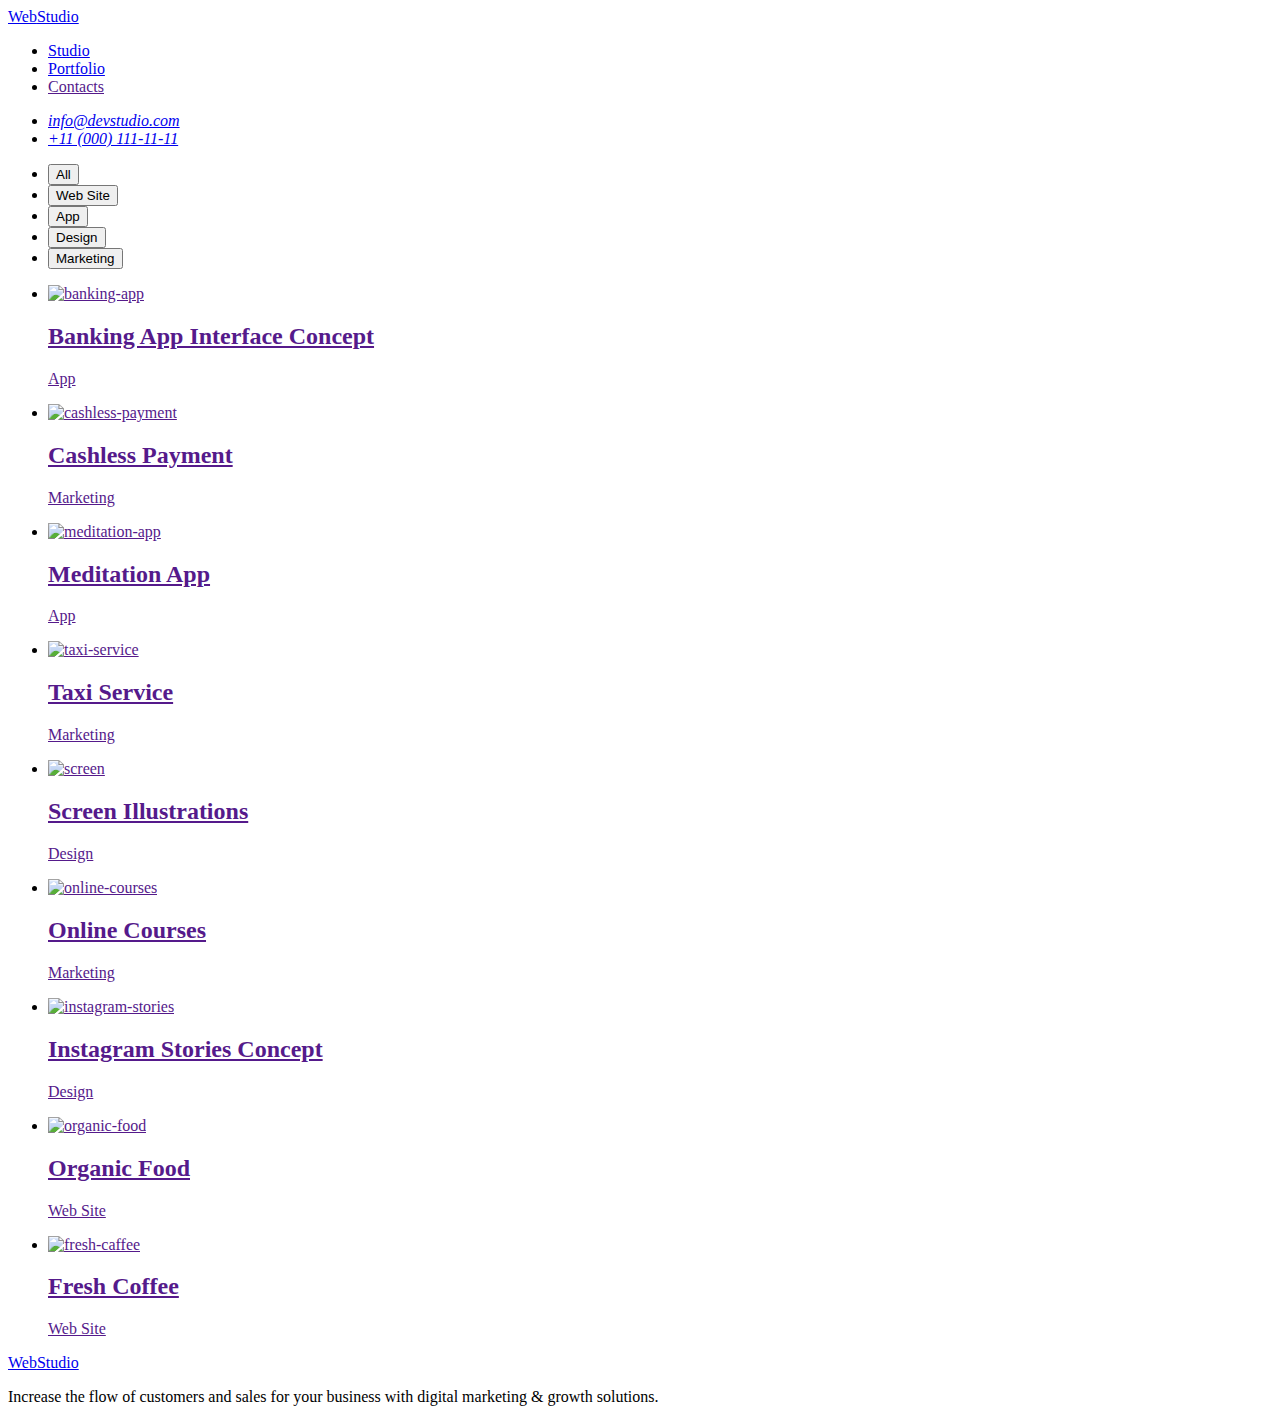
==== portfolio.html @ c4fb7de5 "Add files via upload" ====
<!DOCTYPE html>
<html lang="en">
<head>
    <meta charset="UTF-8">
    <meta http-equiv="X-UA-Compatible" content="IE=edge">
    <meta name="viewport" content="width=device-width, initial-scale=1.0">
    <link rel="preconnect" href="https://fonts.googleapis.com">
    <link rel="preconnect" href="https://fonts.gstatic.com" crossorigin>
    <link href="https://fonts.googleapis.com/css2?family=Raleway:wght@800&family=Roboto:wght@400;500;700;900&display=swap" rel="stylesheet">
    <title>Document</title>
    <link rel="stylesheet" href="./css/style.css">
</head>
<body class="body" >
    <!-- хедер -->
    <header>
        <nav class="list">
            <a href="./index.html" class="link logo " >Web<span class="span">Studio</span></a>
    <ul class="list">
        <li><a href="./index.html" class="link menu">Studio</a></li>
        <li><a href="./portfolio.html" class="link menu">Portfolio</a></li>
        <li><a href="" class="link menu">Contacts</a></li>
    </ul>  
        </nav>
        <address class="address">
            <ul class="list">
                <li><a href="mailto:info@devstudio.com" class="address-link">info@devstudio.com</a></li>
                <li> <a href="tel:+110001111111" class="address-link">+11 (000) 111-11-11</a></li>
                
            </ul>
        </address>
    </header>
    
    <main>
        <section>
    <!-- filters -->
    <h1 hidden>section-1</h1>
    <ul class="list">
        <li><button type="button" class="btn-portfolio">All</button></li>
        <li><button type="button" class="btn-portfolio">Web Site</button></li>
        <li><button type="button" class="btn-portfolio">App</button></li>
        <li><button type="button" class="btn-portfolio">Design</button></li>
        <li><button type="button" class="btn-portfolio">Marketing</button></li>
    </ul>

<ul class="list">
    <li><a href="" class="link"><img src="./images/banking-app.jpg" alt="banking-app" width="360" height="420">
        <h2 class="title">Banking App Interface Concept</h2>
        <p class="text">App</p></a>
    </li>
    <li> <a href="" class="link"><img src="./images/cashless-payment.jpg" alt="cashless-payment" width="360" height="420">
        <h2 class="title">Cashless Payment</h2>
        <p class="text">Marketing</p></a>
    </li>
    <li><a href="" class="link"><img src="./images/meditation-app.jpg" alt="meditation-app" width="360" height="420">
        <h2 class="title">Meditation App</h2>
        <p class="text">App</p></a>
    </li>
    <li><a href="" class="link"><img src="./images/taxi-service.jpg" alt="taxi-service" width="360" height="420">
        <h2 class="title">Taxi Service</h2>
        <p class="text">Marketing</p></a>
    </li>
    <li><a href="" class="link"><img src="./images/screen.jpg" alt="screen" width="360" height="420">
        <h2 class="title">Screen Illustrations</h2>
        <p class="text">Design</p></a>
    </li>
    <li><a href="" class="link"><img src="./images/online-courses.jpg" alt="online-courses" width="360" height="420">
        <h2 class="title">Online Courses</h2>
        <p class="text">Marketing</p></a>
    </li>
    <li><a href="" class="link"><img src="./images/instagram-stories.jpg" alt="instagram-stories" width="360" height="420">
        <h2 class="title">Instagram Stories Concept</h2>
        <p class="text">Design</p></a>
    </li>
    <li><a href="" class="link"><img src="./images/organic-food.jpg" alt="organic-food" width="360" height="420">
        <h2 class="title">Organic Food</h2>
        <p class="text">Web Site</p></a></li>
    <li><a href="" class="link"><img src="./images/fresh-caffee.jpg" alt="fresh-caffee">
        <h2 class="title">Fresh Coffee</h2>
        <p class="text">Web Site</p></a></li>
</ul>
</section>
    </main>

    <footer class="footer">
        <a href="./index.html" class="link logo-footer" >Web<span class="span-footer">Studio</span></a>
        <p class="text-footer">Increase the flow of customers and sales for your business with digital marketing & growth solutions.</p>
    </footer>
</body>
</html>
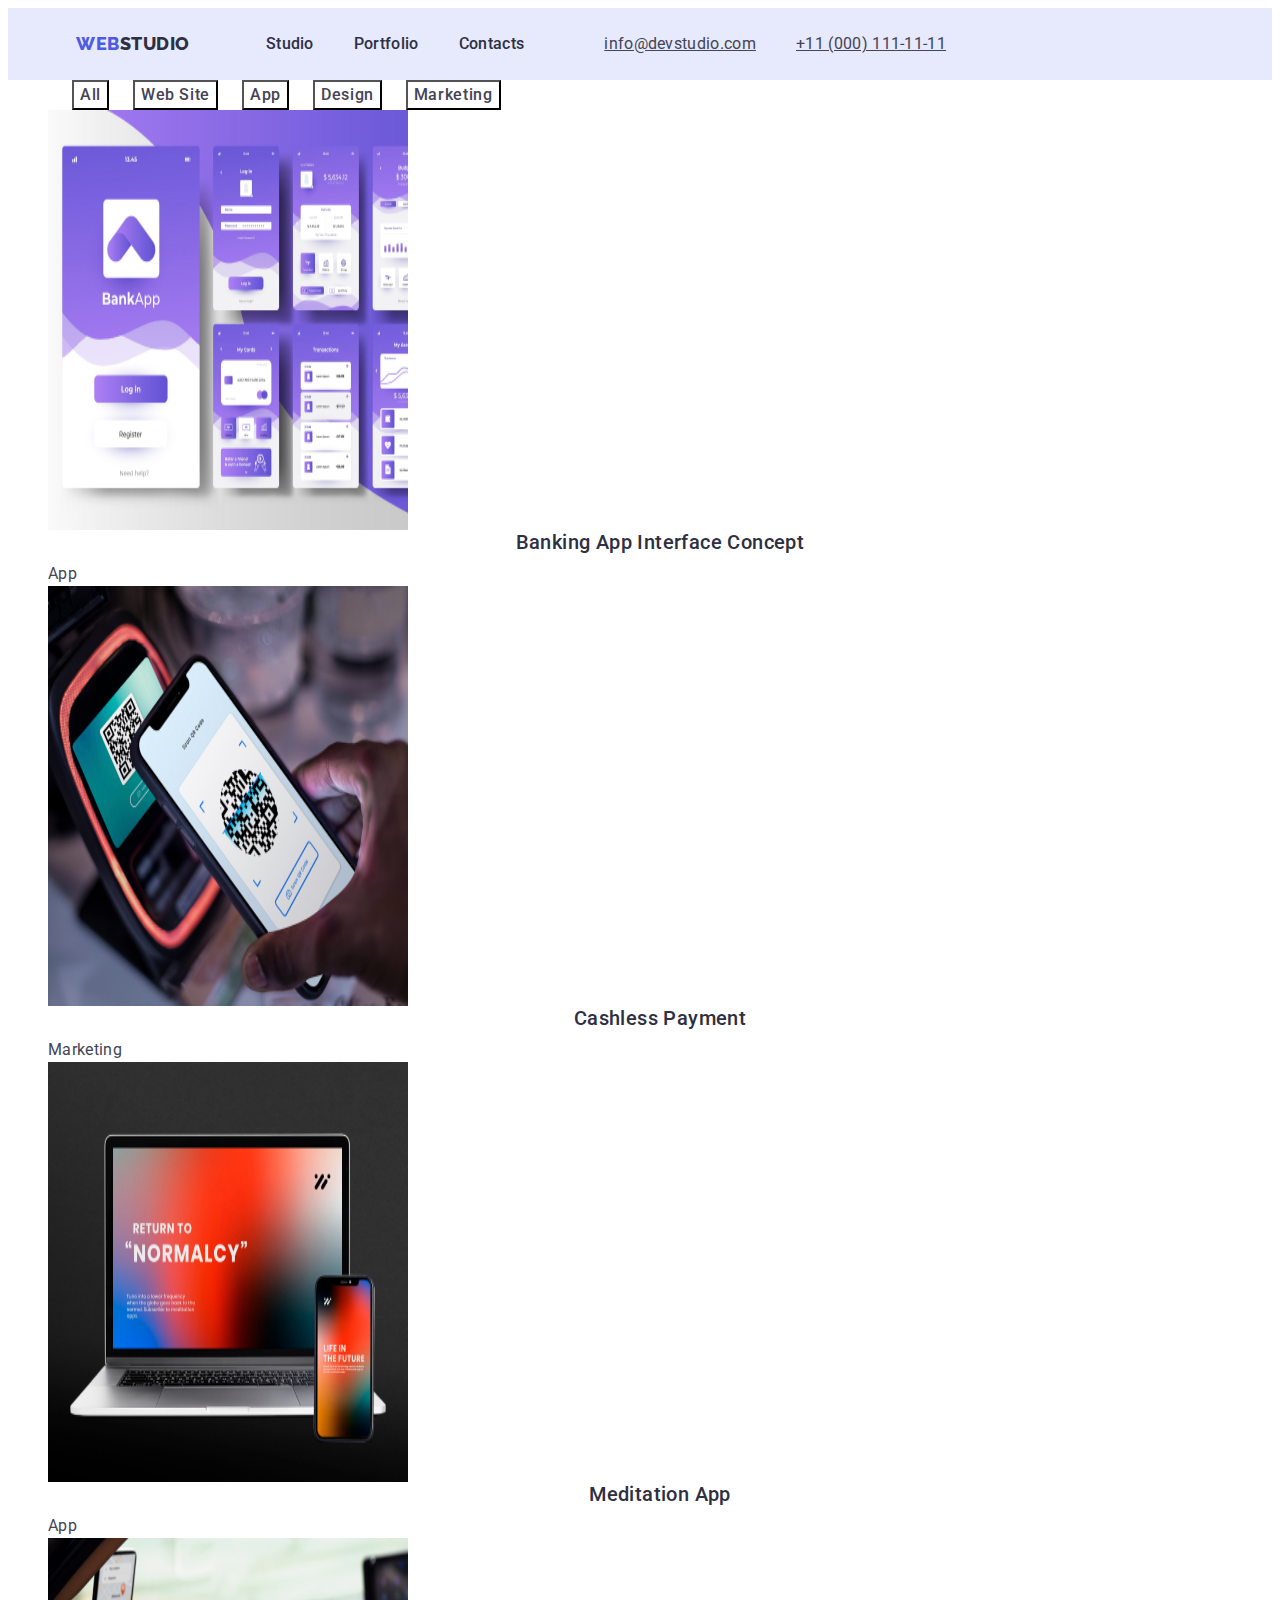
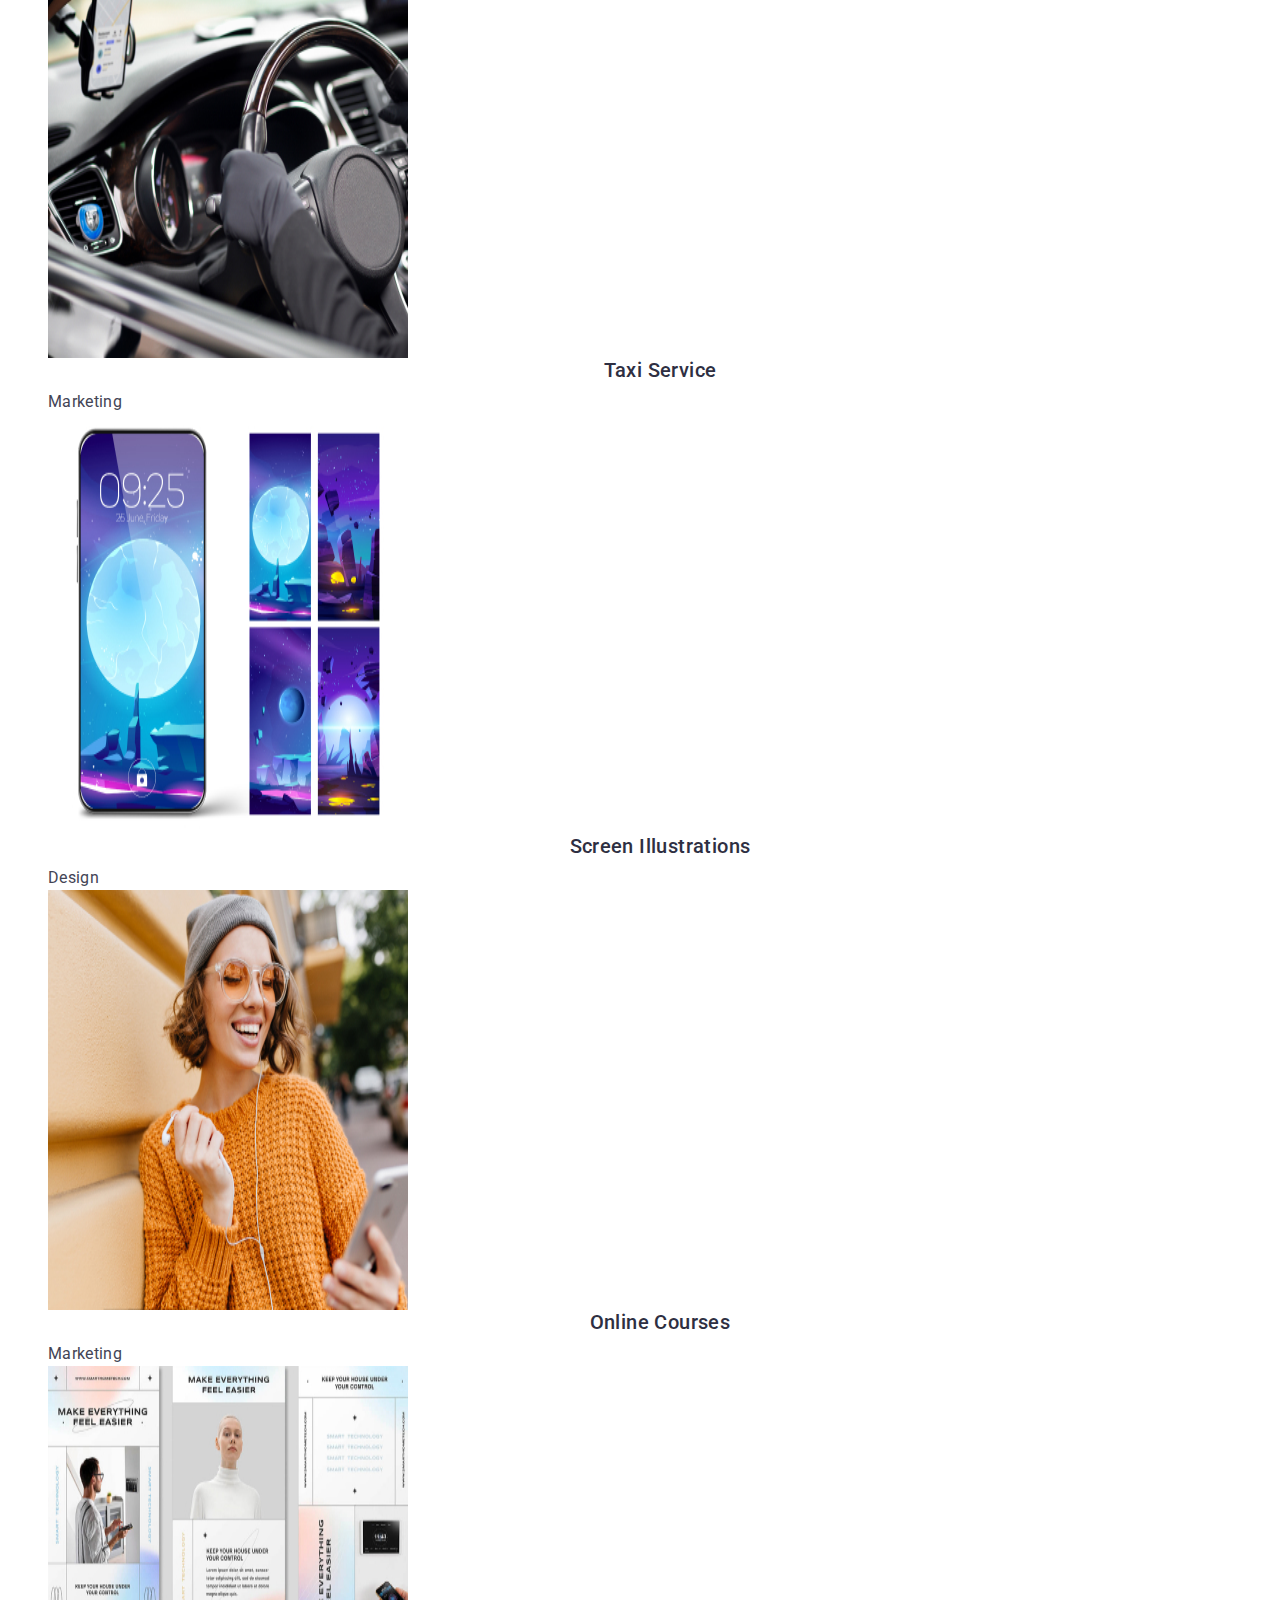
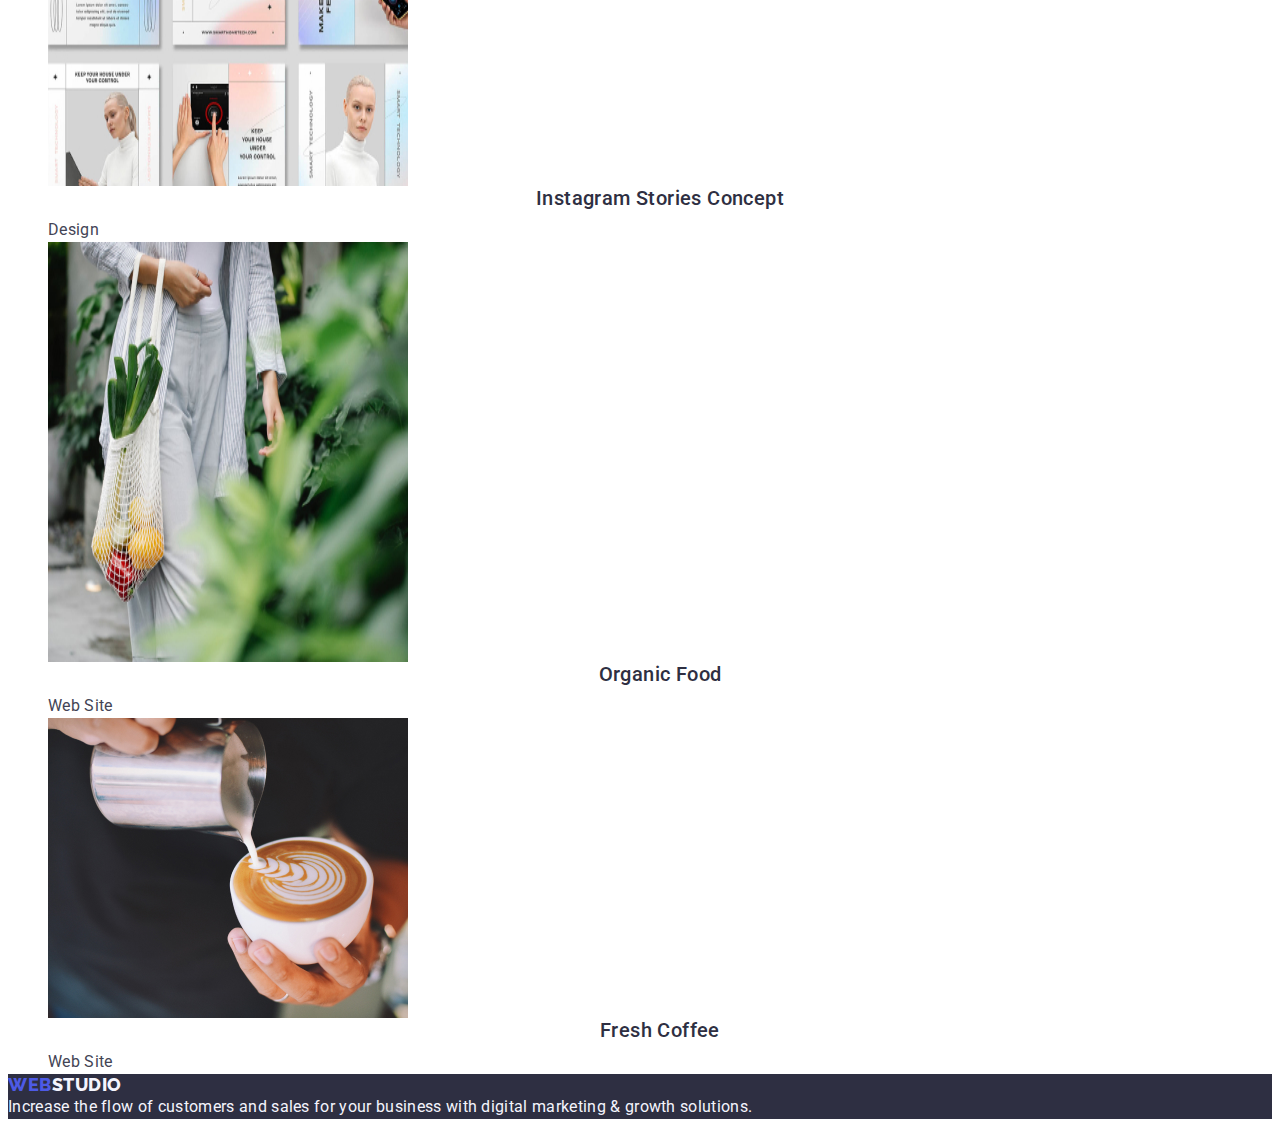
==== commit 5d739718: "g" ====
--- a/portfolio.html
+++ b/portfolio.html
@@ -6,35 +6,38 @@
     <meta name="viewport" content="width=device-width, initial-scale=1.0">
     <link rel="preconnect" href="https://fonts.googleapis.com">
     <link rel="preconnect" href="https://fonts.gstatic.com" crossorigin>
+    <link rel="stylesheet" href="node_modules/modern-normalize/modern-normalize.css">
     <link href="https://fonts.googleapis.com/css2?family=Raleway:wght@800&family=Roboto:wght@400;500;700;900&display=swap" rel="stylesheet">
     <title>Document</title>
     <link rel="stylesheet" href="./css/style.css">
+
 </head>
 <body class="body" >
     <!-- хедер -->
-    <header>
-        <nav class="list">
+    <header class="page-header">
+        <nav class="container page-header-container">
             <a href="./index.html" class="link logo " >Web<span class="span">Studio</span></a>
-    <ul class="list">
-        <li><a href="./index.html" class="link menu">Studio</a></li>
-        <li><a href="./portfolio.html" class="link menu">Portfolio</a></li>
-        <li><a href="" class="link menu">Contacts</a></li>
+    <ul class="menu list">
+        <li class="menu-item"><a href="./index.html" class="link menu">Studio</a></li>
+        <li class="menu-item"><a href="./portfolio.html" class="link menu">Portfolio</a></li>
+        <li class="menu-item"><a href="" class="link menu">Contacts</a></li>
     </ul>  
-        </nav>
+        
         <address class="address">
-            <ul class="list">
+            <ul class="address-list list">
                 <li><a href="mailto:info@devstudio.com" class="address-link">info@devstudio.com</a></li>
-                <li> <a href="tel:+110001111111" class="address-link">+11 (000) 111-11-11</a></li>
+                <li><a href="tel:+110001111111" class="address-link">+11 (000) 111-11-11</a></li>
                 
             </ul>
         </address>
+    </nav>
     </header>
     
     <main>
         <section>
     <!-- filters -->
     <h1 hidden>section-1</h1>
-    <ul class="list">
+    <ul class="page-header-container list">
         <li><button type="button" class="btn-portfolio">All</button></li>
         <li><button type="button" class="btn-portfolio">Web Site</button></li>
         <li><button type="button" class="btn-portfolio">App</button></li>
--- a/css/style.css
+++ b/css/style.css
@@ -0,0 +1,237 @@
+*,
+*::before,
+*::after {
+box-sizing: border-box;
+}
+
+:root{--navy-blue-color:#2E2F42;
+--slate-color:#434455;
+--cloud-color:#F4F4FD;
+--white-color:#ffffff;
+--iris-color:#4D5AE5;
+}
+
+.body{font-family: "Roboto", sans-serif;
+    color: #434455;
+    background-color: #FFFFFF;}
+
+h1,
+h2,
+h3,
+h4,
+h5,
+h6,
+p{margin-top: 0;
+margin-bottom: 0;}
+
+ol,ul{margin-top: 0;
+margin-bottom: 0;
+margin-left: 0;}
+
+img{display: block;}
+
+button{cursor: pointer;}
+
+.list{list-style: none;}
+
+.link{text-decoration: none;}
+
+.container{ 
+    width: 1158px;
+    margin-left: auto;
+    margin-right: auto;
+    padding-left: 15px;
+    padding-right: 15px;}
+
+.page-header-container{
+    display: flex;
+    align-items: center;
+    /* justify-content: space-between; */ }
+
+.page-nav{display: flex;
+    align-items: center;
+    justify-content: space-between;
+    gap: 24px;
+}
+
+.page-header{
+    padding-top: 24px;
+    padding-bottom: 24px;
+    background-color: #E7E9FC;
+}
+
+.logo{margin-right: 76px;
+    
+    
+    color:var(--iris-color);
+    font-family: "Raleway", sans-serif;
+    font-weight: 800;
+    font-size: 18px;
+    line-height: 1.17;
+    letter-spacing: 0.03em;
+    text-transform: uppercase;}
+.span {color:var(--navy-blue-color);}
+.span:hover{color: #404bbf;}
+.span:focus{color: #404bbf;}
+
+
+
+.menu{display: flex;
+    align-items: center;
+    padding-left: 0;
+    
+    
+    color:var(--navy-blue-color);
+    text-decoration: none;
+    font-weight: 500;
+    font-size: 16px;
+    line-height: 1.5;
+    letter-spacing: 0.02em;
+    text-decoration:none;
+    font-style: normal;}
+.menu:hover{color: var(--iris-color);}
+.menu:focus{color: var(--iris-color);}
+
+.menu-item:not(:last-child){
+    margin-right: 40px;
+}
+
+.address-list{display: flex;
+align-items: center;
+margin-left: auto;
+padding: left 0;
+
+}
+
+.address-link{
+
+    margin-left: 40px;
+    color: var(--slate-color);
+    font-style: normal;
+    font-family: 'Roboto';
+    font-weight: 400;
+    font-size: 16px;
+    line-height: 1.5;
+    letter-spacing: 0.02em;}
+.address-link:hover{color: var(--iris-color);}
+.address-link:focus{color: var(--iris-color);}
+
+/* HERO */
+.container-hero{width: 1158px;
+    height: 600px;
+    margin-left: auto;
+    margin-right: auto;
+    padding-left: 15px;
+    padding-right: 15px;
+    display: flex;
+    align-items: center;
+}
+.hero{background-color: var(--navy-blue-color);}
+
+
+.hero-title {color:var(--white-color);
+    font-size: 56px;
+    line-height: 1.07;
+    text-align: center;
+    letter-spacing: 0.02em;}
+
+.btn {color:var(--white-color);
+        background-color: var(--iris-color);
+        font-family: "Roboto", sans-serif;
+        font-size: 16px;
+        line-height: 1.5;
+        letter-spacing: 0.04em;
+        cursor: pointer;
+        font-weight: 500;}
+.btn:hover{background-color: #404BBF ;}
+.btn:focus{background-color: #404BBF ;}
+
+.hero-btn{
+    padding: 16px 32px;
+    border-radius: 4px;
+    min-width: 169px;
+    
+
+    box-shadow: 0px 4px 4px rgba(0, 0, 0, 0.15);
+
+    display: flex;
+    flex-direction: row;
+    align-items: flex-start;
+
+    gap: 10px;
+    position: absolute;
+    background: #4D5AE5;}
+
+.section-two{background: #E5E5E5;
+padding-top: 120px;
+padding-bottom: 120px;}
+
+.title{margin-bottom: 8px;
+    color:var(--navy-blue-color);
+    font-style: normal;
+    font-weight: 500;
+    font-size: 20px;
+    line-height: 1.2;
+    letter-spacing: 0.02em;
+    text-align: center;
+    text-transform: capitalize;}
+
+.text {color:var(--slate-color);
+    line-height: 1.5;
+    letter-spacing: 0.02em;
+    font-size: 16px;}
+
+.section-three{background: #E5E5E5;
+padding-top: 120px;
+padding-bottom: 120px;}
+
+.basic{margin-bottom: 72px;
+    color: var(--navy-blue-color);
+    font-size: 36px;
+    line-height: 1.11;
+    text-align: center;
+    text-transform: capitalize;
+    letter-spacing: 0.02em;}
+
+.section-team{background: #F4F4FD;
+padding-top: 120px;
+padding-bottom: 120px;}
+
+.team-card{background-color: var(--white-color);}
+
+.footer{background-color: var(--navy-blue-color);}
+.link.logo-footer{color:var(--iris-color);
+    font-family: "Raleway", sans-serif;
+    font-weight: 800;
+    font-size: 18px;
+    line-height: 1.17;
+    letter-spacing: 0.03em;
+    text-transform: uppercase;
+    text-decoration: none;}
+
+.span-footer{color:var(--cloud-color);}
+.text-footer{
+    font-weight: 400;
+    font-size: 16px;
+    line-height: 1.5;
+    letter-spacing: 0.02em;
+    color:var(--cloud-color)}
+
+    .btn-portfolio {
+        align-self: center;
+        margin-left: 24px;
+        color:var(--accent-color);
+        background-color: var(--footer-color);
+        font-family: "Roboto", sans-serif;
+        font-size: 16px;
+        line-height: 1.5;
+        letter-spacing: 0.04em;
+        cursor: pointer;
+        font-weight: 500;
+}
+
+.btn-portfolio:hover{color: #FFFFFF;
+    background-color: #404BBF;}
+.btn-portfolio:focus{color: #FFFFFF;
+    background-color: #404BBF;}
+
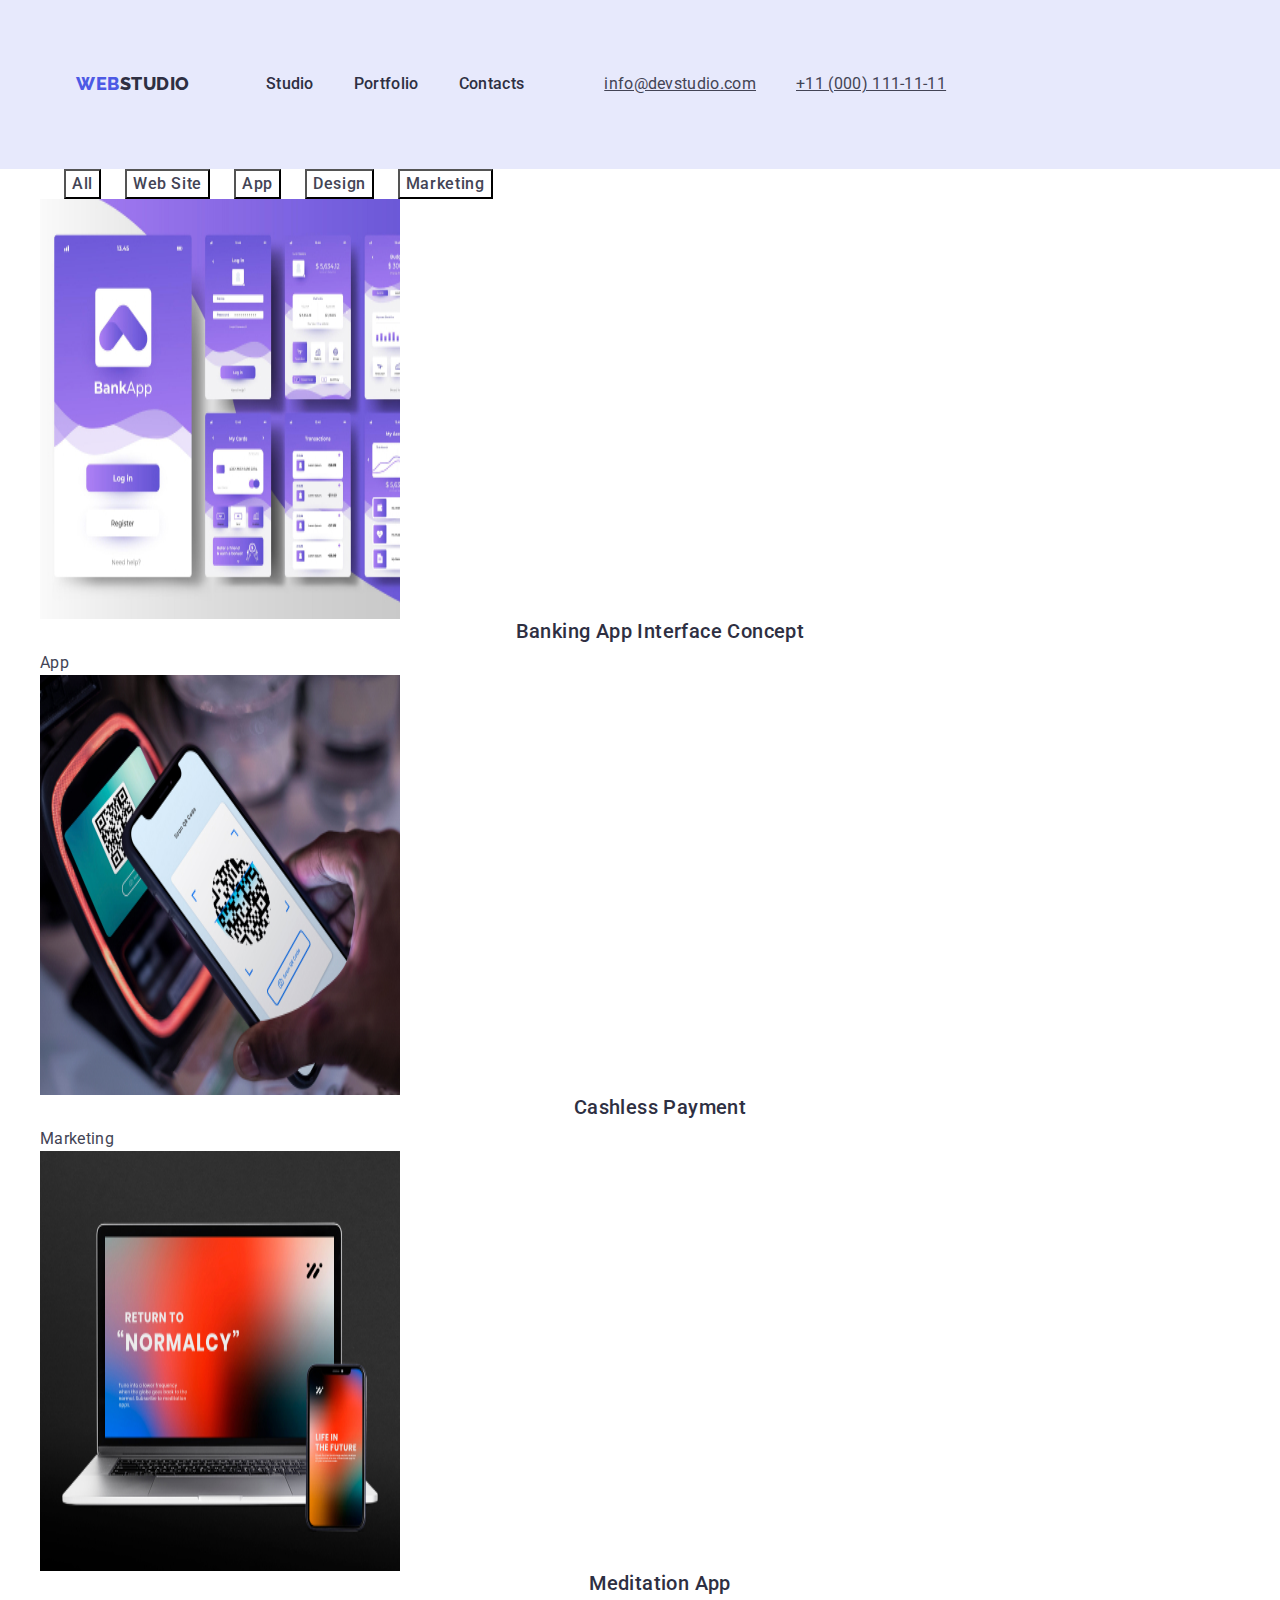
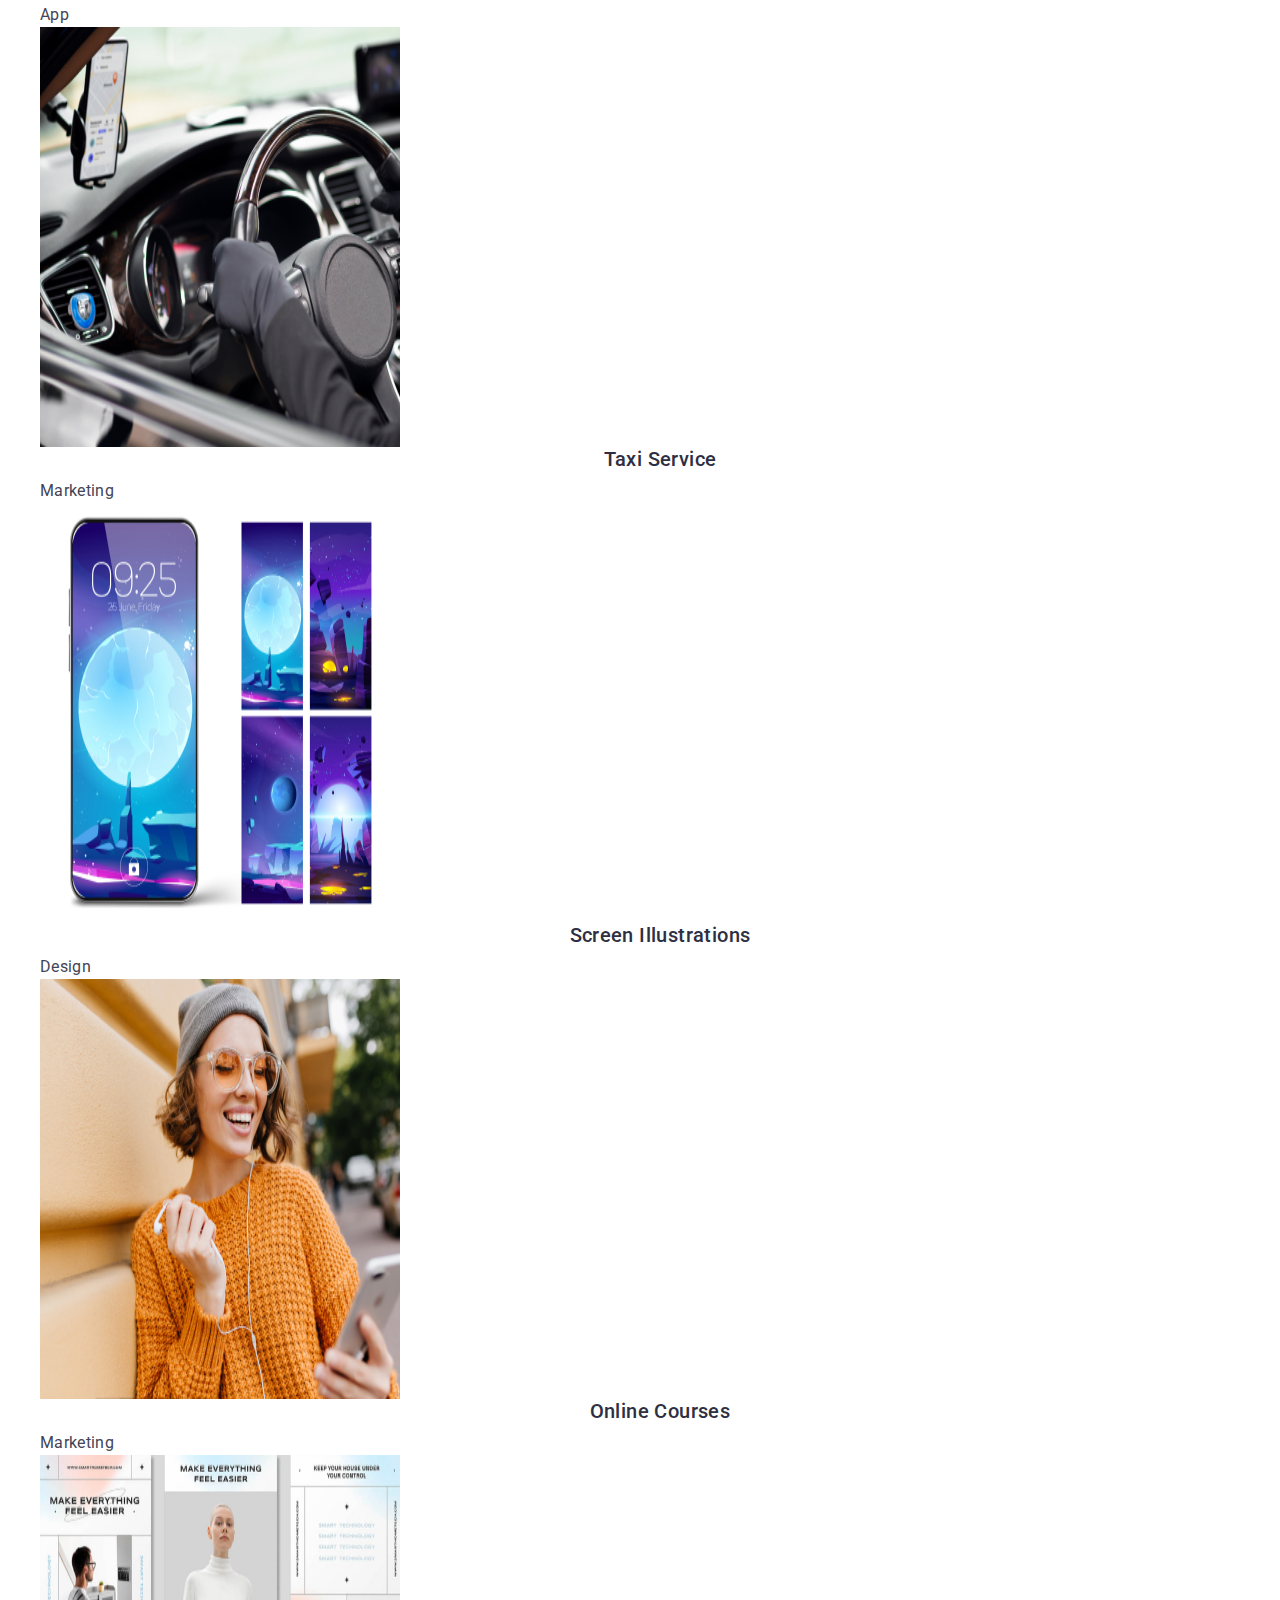
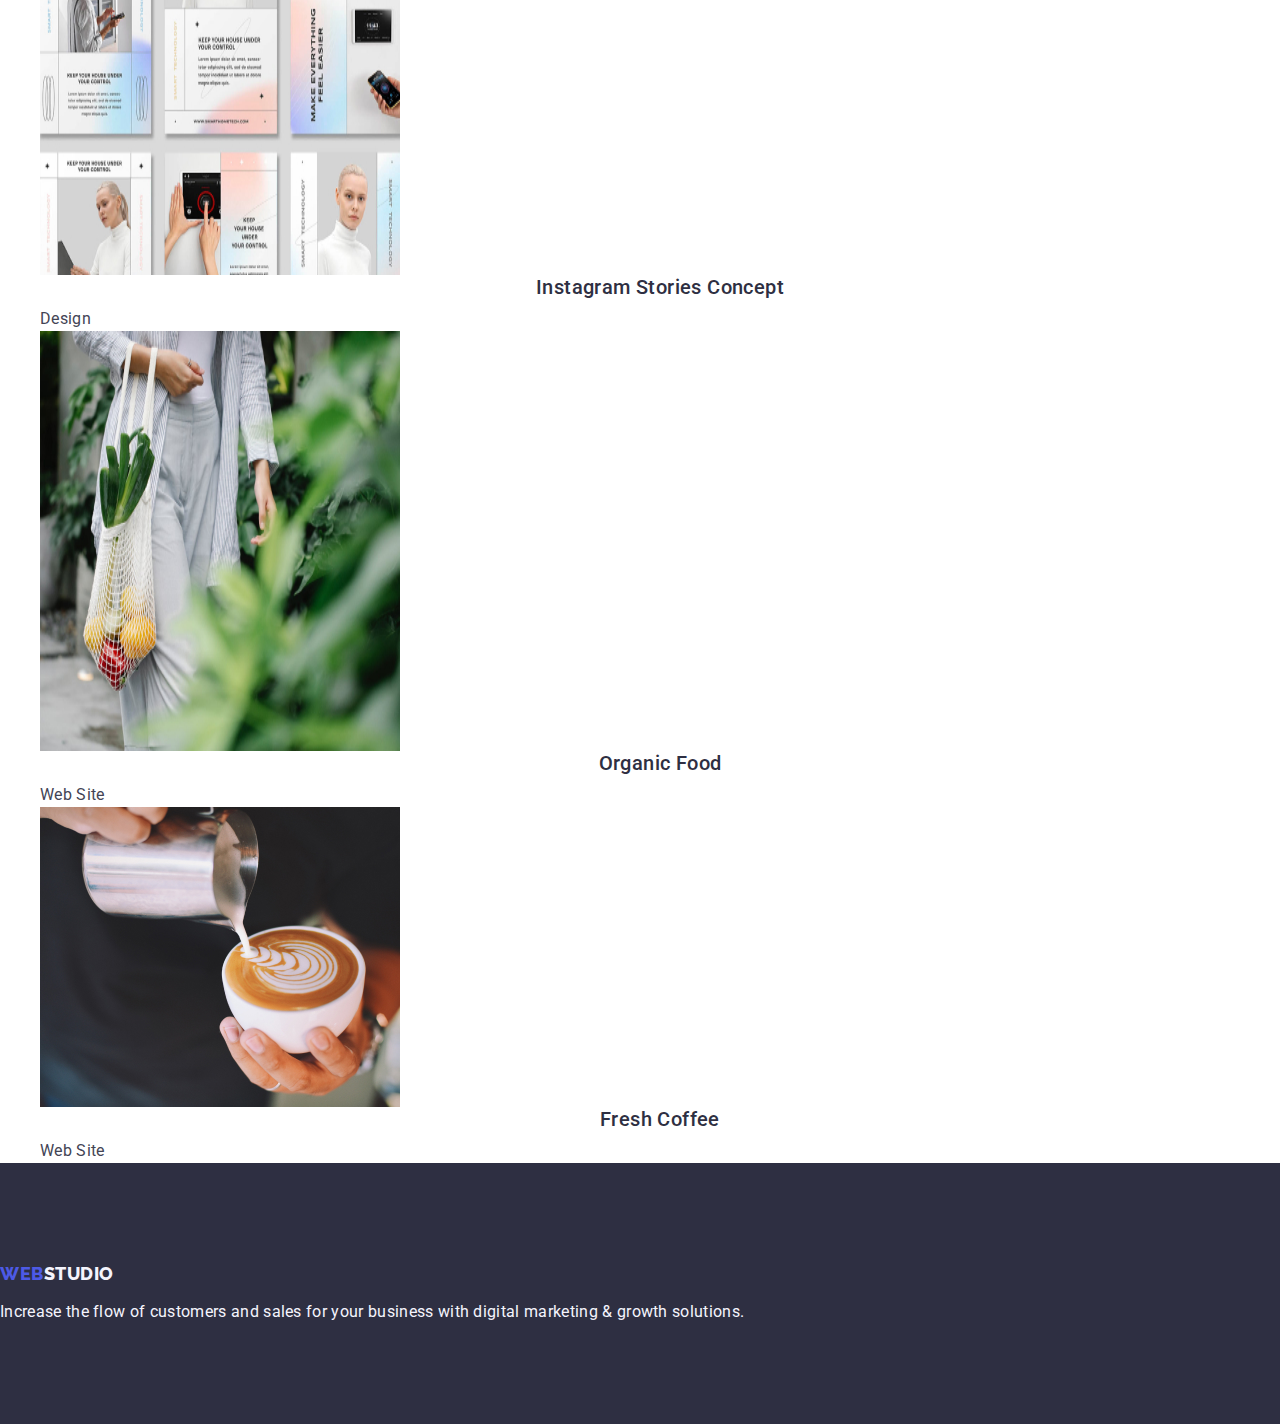
==== commit f3e42bea: "виправлення" ====
--- a/portfolio.html
+++ b/portfolio.html
@@ -4,11 +4,11 @@
     <meta charset="UTF-8">
     <meta http-equiv="X-UA-Compatible" content="IE=edge">
     <meta name="viewport" content="width=device-width, initial-scale=1.0">
+    <title>Document</title>
     <link rel="preconnect" href="https://fonts.googleapis.com">
     <link rel="preconnect" href="https://fonts.gstatic.com" crossorigin>
-    <link rel="stylesheet" href="node_modules/modern-normalize/modern-normalize.css">
     <link href="https://fonts.googleapis.com/css2?family=Raleway:wght@800&family=Roboto:wght@400;500;700;900&display=swap" rel="stylesheet">
-    <title>Document</title>
+    <link rel="stylesheet" href="https://cdn.jsdelivr.net/npm/modern-normalize@1.1.0/modern-normalize.min.css">
     <link rel="stylesheet" href="./css/style.css">
 
 </head>
--- a/css/style.css
+++ b/css/style.css
@@ -58,6 +58,7 @@
     padding-top: 24px;
     padding-bottom: 24px;
     background-color: #E7E9FC;
+    border-bottom: 1px solid #e7e9fc ;
 }
 
 .logo{margin-right: 76px;
@@ -79,6 +80,8 @@
 .menu{display: flex;
     align-items: center;
     padding-left: 0;
+    padding-top: 24px;
+    padding-bottom: 24px;
     
     
     color:var(--navy-blue-color);
@@ -104,7 +107,7 @@
 }
 
 .address-link{
-
+    gap: 40px;
     margin-left: 40px;
     color: var(--slate-color);
     font-style: normal;
@@ -126,10 +129,15 @@
     display: flex;
     align-items: center;
 }
-.hero{background-color: var(--navy-blue-color);}
-
-
-.hero-title {color:var(--white-color);
+.hero{background-color: var(--navy-blue-color);
+padding-top: 188px;
+padding-bottom: 188px;}
+
+
+.hero-title {max-width: 496px;
+
+    
+    color:var(--white-color);
     font-size: 56px;
     line-height: 1.07;
     text-align: center;
@@ -147,9 +155,13 @@
 .btn:focus{background-color: #404BBF ;}
 
 .hero-btn{
+    min-width: 169px;
+    height: 56px;
     padding: 16px 32px;
     border-radius: 4px;
-    min-width: 169px;
+    border: none;
+    background-color:#4d5ae5;
+    cursor: pointer;
     
 
     box-shadow: 0px 4px 4px rgba(0, 0, 0, 0.15);
@@ -165,6 +177,8 @@
 .section-two{background: #E5E5E5;
 padding-top: 120px;
 padding-bottom: 120px;}
+
+.item{width calc((100% - 3 * 24px) / 4)}
 
 .title{margin-bottom: 8px;
     color:var(--navy-blue-color);
@@ -180,6 +194,7 @@
     line-height: 1.5;
     letter-spacing: 0.02em;
     font-size: 16px;}
+    text-align: center;
 
 .section-three{background: #E5E5E5;
 padding-top: 120px;
@@ -197,10 +212,20 @@
 padding-top: 120px;
 padding-bottom: 120px;}
 
-.team-card{background-color: var(--white-color);}
-
-.footer{background-color: var(--navy-blue-color);}
-.link.logo-footer{color:var(--iris-color);
+.team-card{background-color: var(--white-color);
+border-radius: 0px 0px 4px 4px;}
+
+.container-team{padding: 32px 16px;}
+
+.team-title{text-align: center;
+margin-bottom: 8px;}
+
+.footer{background-color: var(--navy-blue-color);
+padding: 100px 0;}
+.link.logo-footer{
+    display: inline-block;
+    margin-bottom: 16px;
+    color:var(--iris-color);
     font-family: "Raleway", sans-serif;
     font-weight: 800;
     font-size: 18px;
@@ -211,6 +236,7 @@
 
 .span-footer{color:var(--cloud-color);}
 .text-footer{
+    min-width: 264px;
     font-weight: 400;
     font-size: 16px;
     line-height: 1.5;
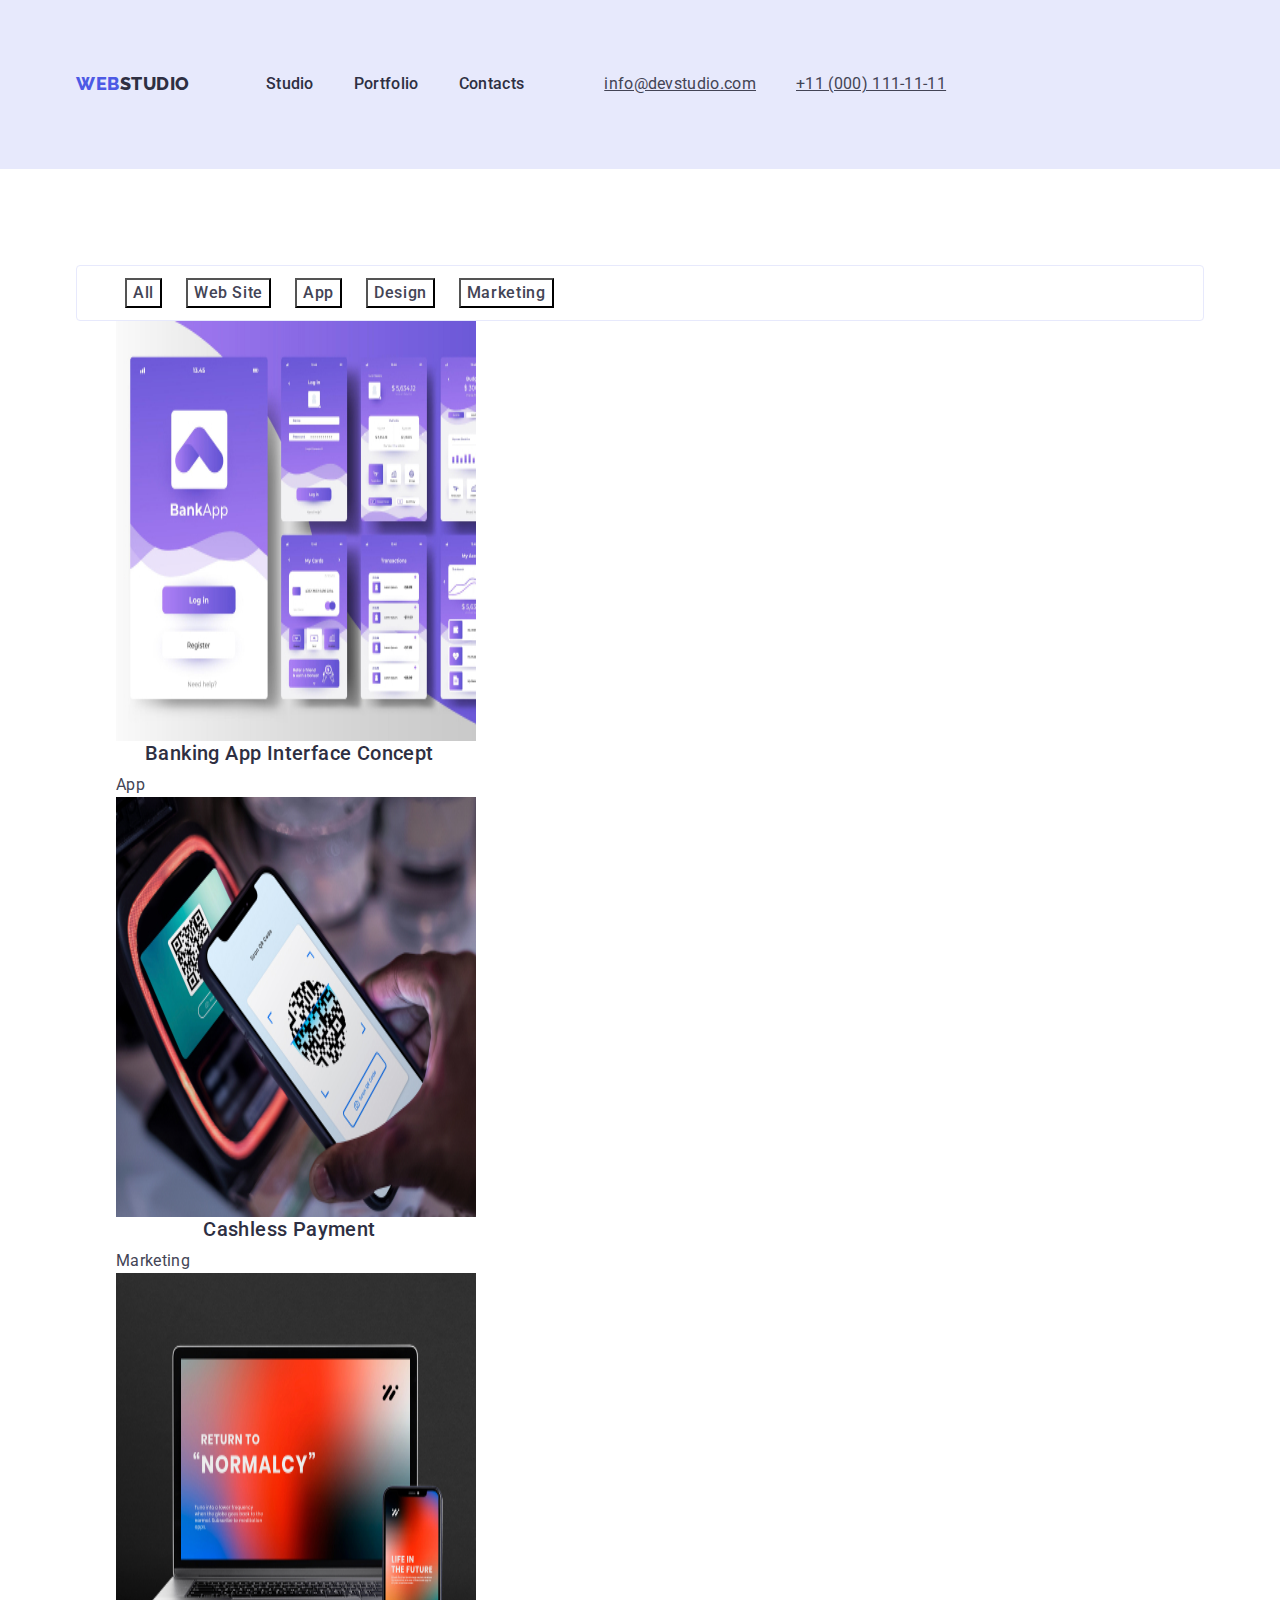
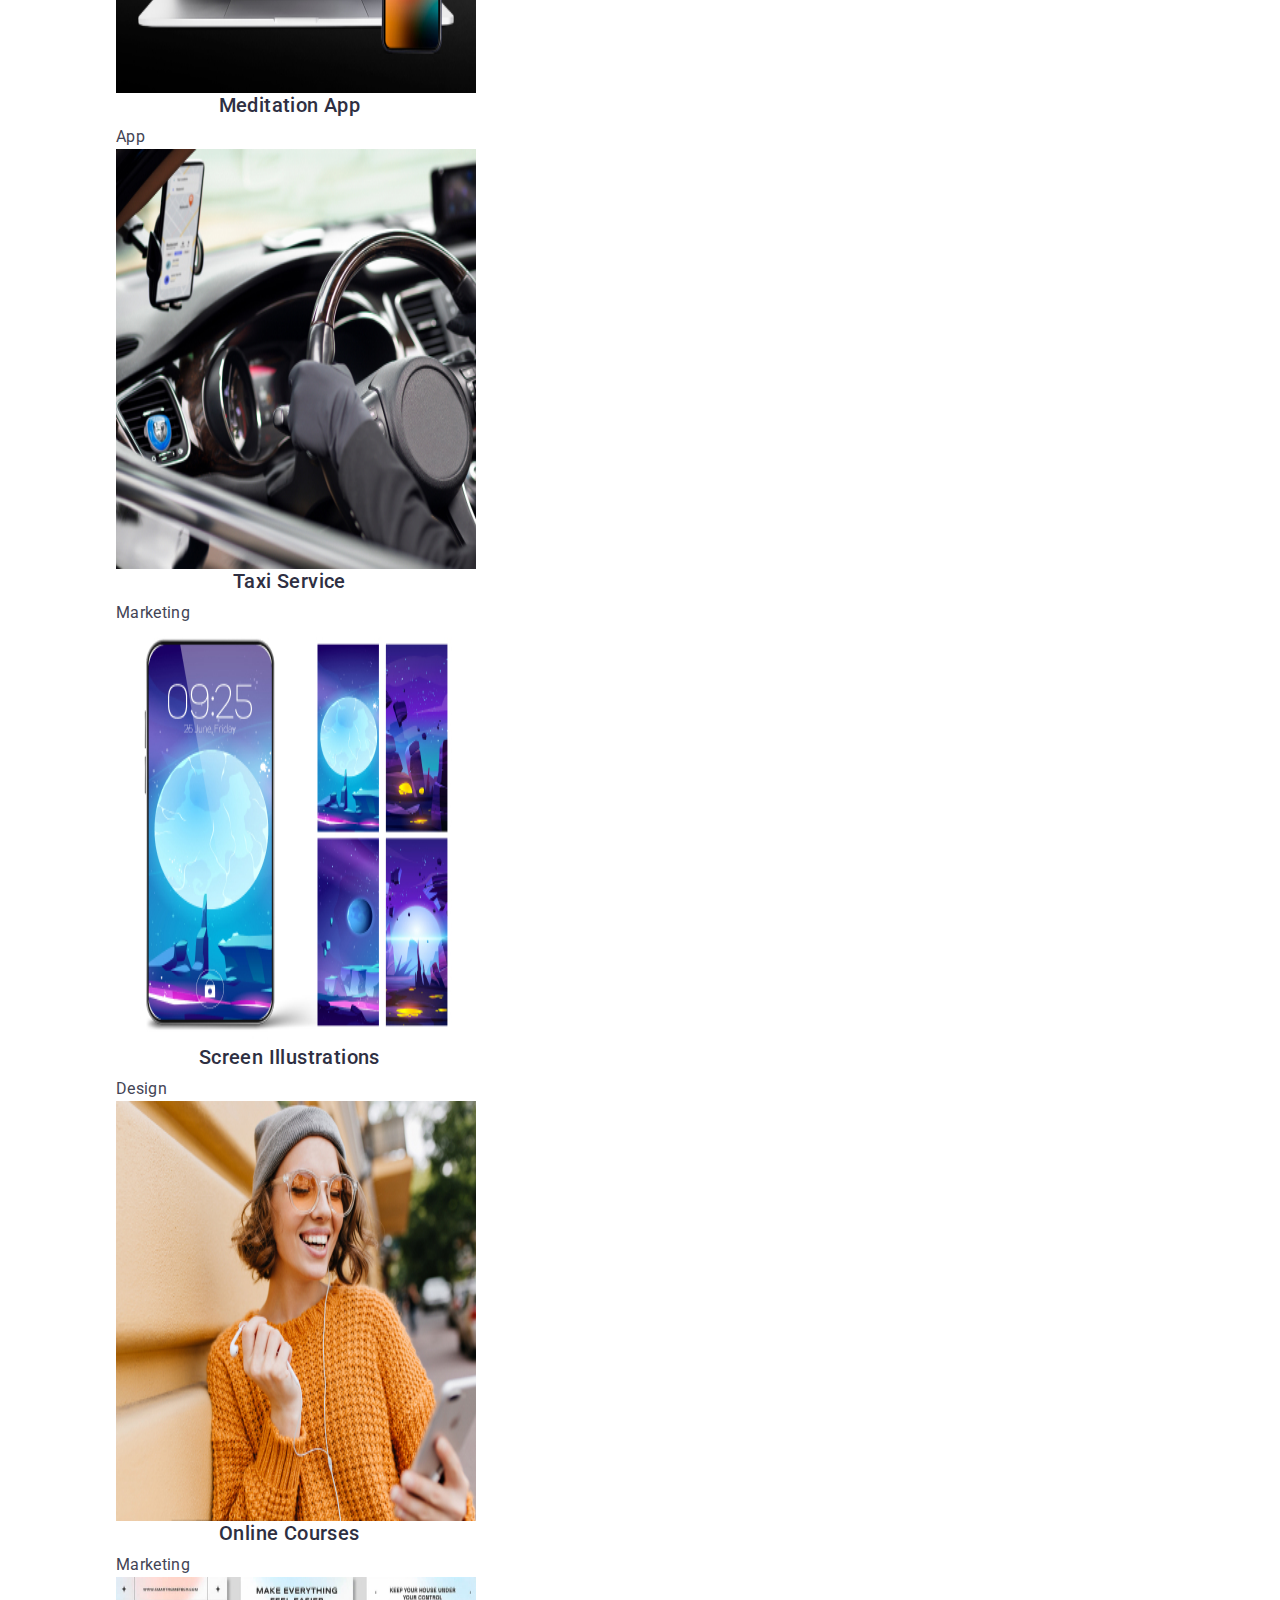
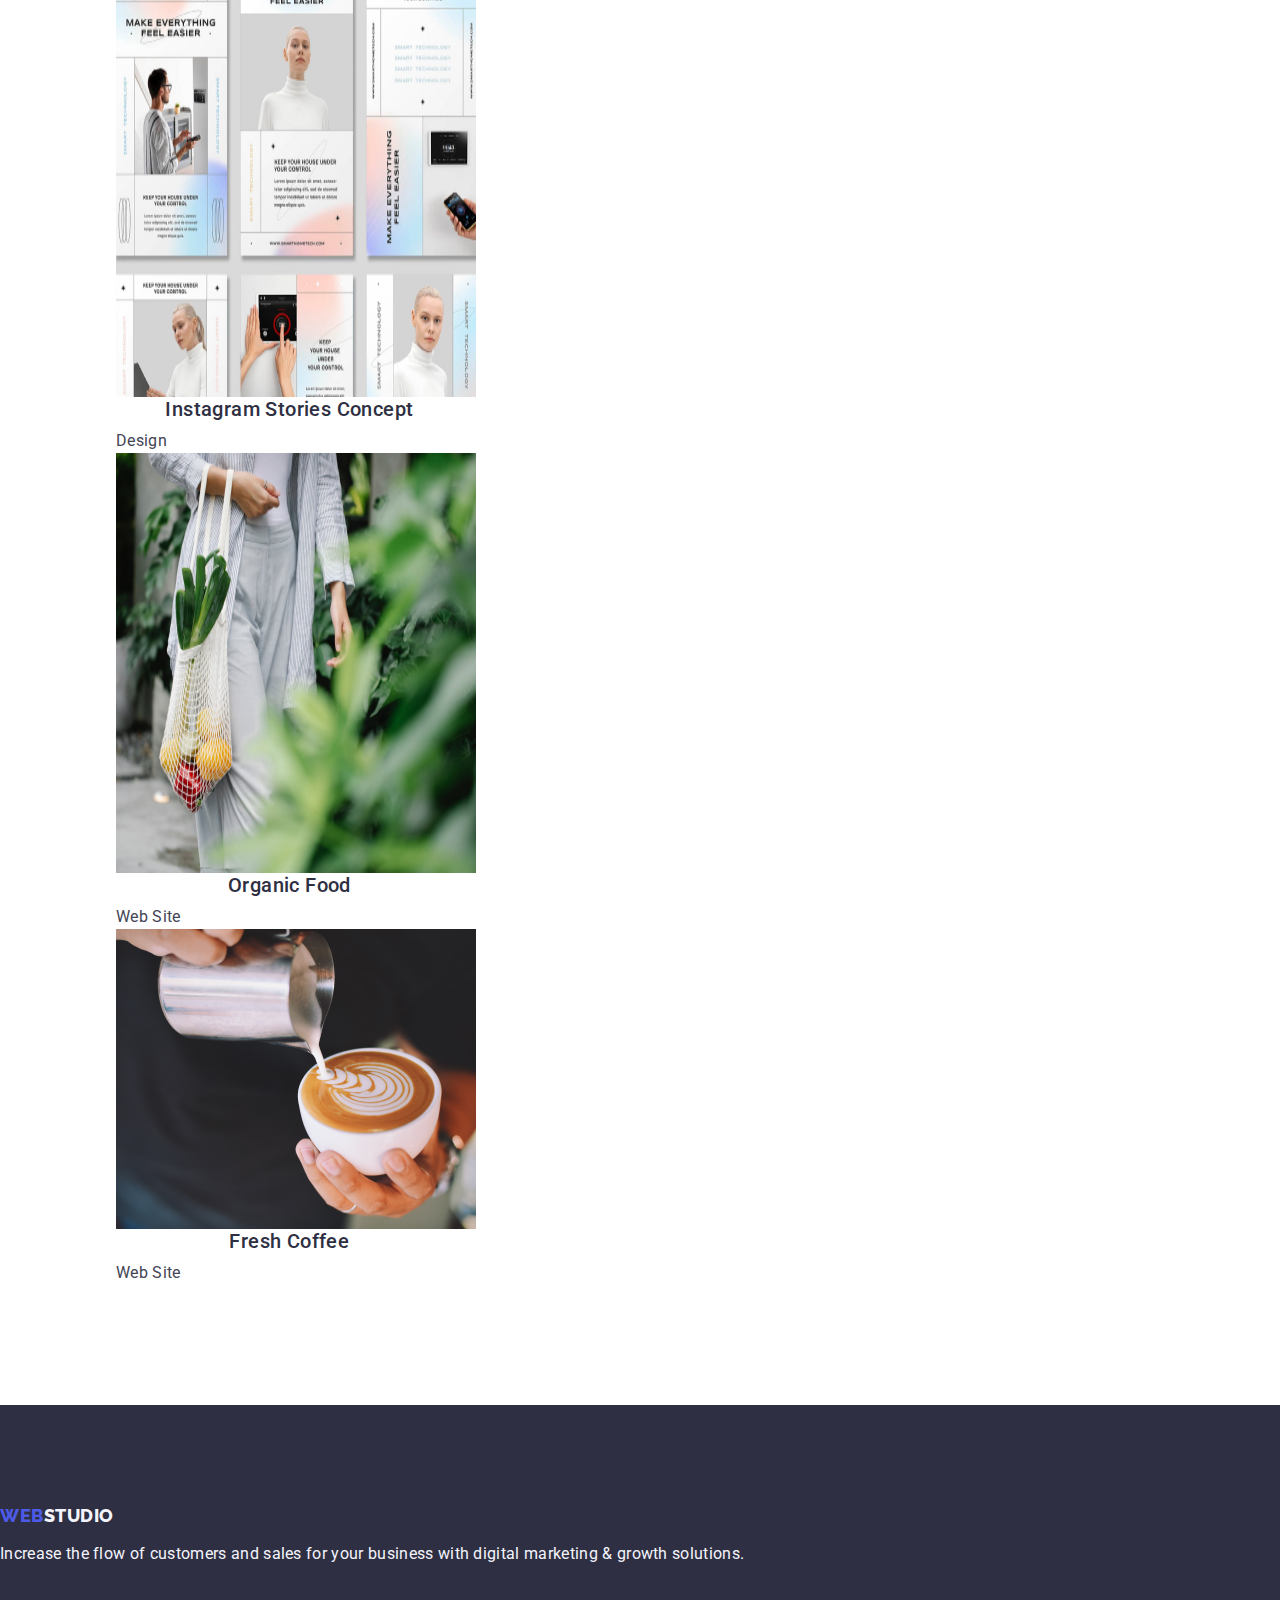
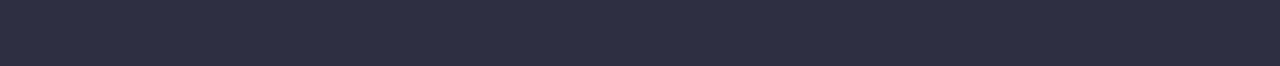
==== commit a9222f3a: "/" ====
--- a/portfolio.html
+++ b/portfolio.html
@@ -15,72 +15,76 @@
 <body class="body" >
     <!-- хедер -->
     <header class="page-header">
-        <nav class="container page-header-container">
-            <a href="./index.html" class="link logo " >Web<span class="span">Studio</span></a>
-    <ul class="menu list">
-        <li class="menu-item"><a href="./index.html" class="link menu">Studio</a></li>
-        <li class="menu-item"><a href="./portfolio.html" class="link menu">Portfolio</a></li>
-        <li class="menu-item"><a href="" class="link menu">Contacts</a></li>
-    </ul>  
-        
-        <address class="address">
-            <ul class="address-list list">
-                <li><a href="mailto:info@devstudio.com" class="address-link">info@devstudio.com</a></li>
-                <li><a href="tel:+110001111111" class="address-link">+11 (000) 111-11-11</a></li>
-                
-            </ul>
-        </address>
-    </nav>
+        <div class="container page-header-container">
+            <nav class="page-header-container">
+                <a href="./index.html" class="link logo " >Web<span class="span">Studio</span></a>
+        <ul class="menu list">
+            <li class="menu-item"><a href="./index.html" class="link menu">Studio</a></li>
+            <li class="menu-item"><a href="./portfolio.html" class="link menu">Portfolio</a></li>
+            <li class="menu-item"><a href="" class="link menu">Contacts</a></li>
+        </ul>  
+            </nav>
+            <address class="address">
+                <ul class="address-list list">
+                    <li><a href="mailto:info@devstudio.com" class="address-link">info@devstudio.com</a></li>
+                    <li><a href="tel:+110001111111" class="address-link">+11 (000) 111-11-11</a></li>
+                    
+                </ul>
+            </address>
+        </div>
     </header>
     
     <main>
-        <section>
+        <section class="portfolio">
     <!-- filters -->
-    <h1 hidden>section-1</h1>
-    <ul class="page-header-container list">
-        <li><button type="button" class="btn-portfolio">All</button></li>
-        <li><button type="button" class="btn-portfolio">Web Site</button></li>
-        <li><button type="button" class="btn-portfolio">App</button></li>
-        <li><button type="button" class="btn-portfolio">Design</button></li>
-        <li><button type="button" class="btn-portfolio">Marketing</button></li>
+    <div class="container">
+        <h1 hidden>section-1</h1>
+        <ul class="page-header-container filter list">
+            <li><button type="button" class="btn-portfolio">All</button></li>
+            <li><button type="button" class="btn-portfolio">Web Site</button></li>
+            <li><button type="button" class="btn-portfolio">App</button></li>
+            <li><button type="button" class="btn-portfolio">Design</button></li>
+            <li><button type="button" class="btn-portfolio">Marketing</button></li>
+        </ul>
+    
+    <ul class="main-portfolio list">
+        <li class="item-portfolio"><a href="" class="link"><img src="./images/banking-app.jpg" alt="banking-app" width="360" height="420">
+            <h2 class="title">Banking App Interface Concept</h2>
+            <p class="text">App</p></a>
+        </li>
+        <li class="item-portfolio"> <a href="" class="link"><img src="./images/cashless-payment.jpg" alt="cashless-payment" width="360" height="420">
+            <h2 class="title">Cashless Payment</h2>
+            <p class="text">Marketing</p></a>
+        </li>
+        <li class="item-portfolio"><a href="" class="link"><img src="./images/meditation-app.jpg" alt="meditation-app" width="360" height="420">
+            <h2 class="title">Meditation App</h2>
+            <p class="text">App</p></a>
+        </li>
+        <li class="item-portfolio"><a href="" class="link"><img src="./images/taxi-service.jpg" alt="taxi-service" width="360" height="420">
+            <h2 class="title">Taxi Service</h2>
+            <p class="text">Marketing</p></a>
+        </li>
+        <li class="item-portfolio"><a href="" class="link"><img src="./images/screen.jpg" alt="screen" width="360" height="420">
+            <h2 class="title">Screen Illustrations</h2>
+            <p class="text">Design</p></a>
+        </li>
+        <li class="item-portfolio"><a href="" class="link"><img src="./images/online-courses.jpg" alt="online-courses" width="360" height="420">
+            <h2 class="title">Online Courses</h2>
+            <p class="text">Marketing</p></a>
+        </li>
+        <li class="item-portfolio"><a href="" class="link"><img src="./images/instagram-stories.jpg" alt="instagram-stories" width="360" height="420">
+            <h2 class="title">Instagram Stories Concept</h2>
+            <p class="text">Design</p></a>
+        </li>
+        <li class="item-portfolio"><a href="" class="link"><img src="./images/organic-food.jpg" alt="organic-food" width="360" height="420">
+            <h2 class="title">Organic Food</h2>
+            <p class="text">Web Site</p></a></li>
+        <li class="item-portfolio"><a href="" class="link"><img src="./images/fresh-caffee.jpg" alt="fresh-caffee">
+            <h2 class="title">Fresh Coffee</h2>
+            <p class="text">Web Site</p></a></li>
     </ul>
-
-<ul class="list">
-    <li><a href="" class="link"><img src="./images/banking-app.jpg" alt="banking-app" width="360" height="420">
-        <h2 class="title">Banking App Interface Concept</h2>
-        <p class="text">App</p></a>
-    </li>
-    <li> <a href="" class="link"><img src="./images/cashless-payment.jpg" alt="cashless-payment" width="360" height="420">
-        <h2 class="title">Cashless Payment</h2>
-        <p class="text">Marketing</p></a>
-    </li>
-    <li><a href="" class="link"><img src="./images/meditation-app.jpg" alt="meditation-app" width="360" height="420">
-        <h2 class="title">Meditation App</h2>
-        <p class="text">App</p></a>
-    </li>
-    <li><a href="" class="link"><img src="./images/taxi-service.jpg" alt="taxi-service" width="360" height="420">
-        <h2 class="title">Taxi Service</h2>
-        <p class="text">Marketing</p></a>
-    </li>
-    <li><a href="" class="link"><img src="./images/screen.jpg" alt="screen" width="360" height="420">
-        <h2 class="title">Screen Illustrations</h2>
-        <p class="text">Design</p></a>
-    </li>
-    <li><a href="" class="link"><img src="./images/online-courses.jpg" alt="online-courses" width="360" height="420">
-        <h2 class="title">Online Courses</h2>
-        <p class="text">Marketing</p></a>
-    </li>
-    <li><a href="" class="link"><img src="./images/instagram-stories.jpg" alt="instagram-stories" width="360" height="420">
-        <h2 class="title">Instagram Stories Concept</h2>
-        <p class="text">Design</p></a>
-    </li>
-    <li><a href="" class="link"><img src="./images/organic-food.jpg" alt="organic-food" width="360" height="420">
-        <h2 class="title">Organic Food</h2>
-        <p class="text">Web Site</p></a></li>
-    <li><a href="" class="link"><img src="./images/fresh-caffee.jpg" alt="fresh-caffee">
-        <h2 class="title">Fresh Coffee</h2>
-        <p class="text">Web Site</p></a></li>
-</ul>
+    </div>
+    
 </section>
     </main>
 
--- a/css/style.css
+++ b/css/style.css
@@ -55,6 +55,7 @@
 }
 
 .page-header{
+    border-bottom: 1px solid #e7e9fc;
     padding-top: 24px;
     padding-bottom: 24px;
     background-color: #E7E9FC;
@@ -257,7 +258,32 @@
 }
 
 .btn-portfolio:hover{color: #FFFFFF;
-    background-color: #404BBF;}
+    background-color: #404BBF;
+    border: 1px solid transparent;}
 .btn-portfolio:focus{color: #FFFFFF;
-    background-color: #404BBF;}
-
+    background-color: #404BBF;
+    border: 1px solid transparent;}
+
+.portfolio{
+    padding-top: 96px;
+    padding-bottom: 120px;}
+
+.filter{padding-top: 12px;
+padding-bottom: 12px;
+padding-left: 24px;
+padding-right: 24px;
+border-radius: 4px;
+border: 1px solid #e7e9fc;
+}
+
+.main-pirtfolio{
+    display: flex;
+    flex-wrap: wrap;
+    column-gap: 24px;
+    row-gap: 48px;
+}
+
+.item-portfolio{
+    width: calc((100% - 48px) / 3);
+    
+}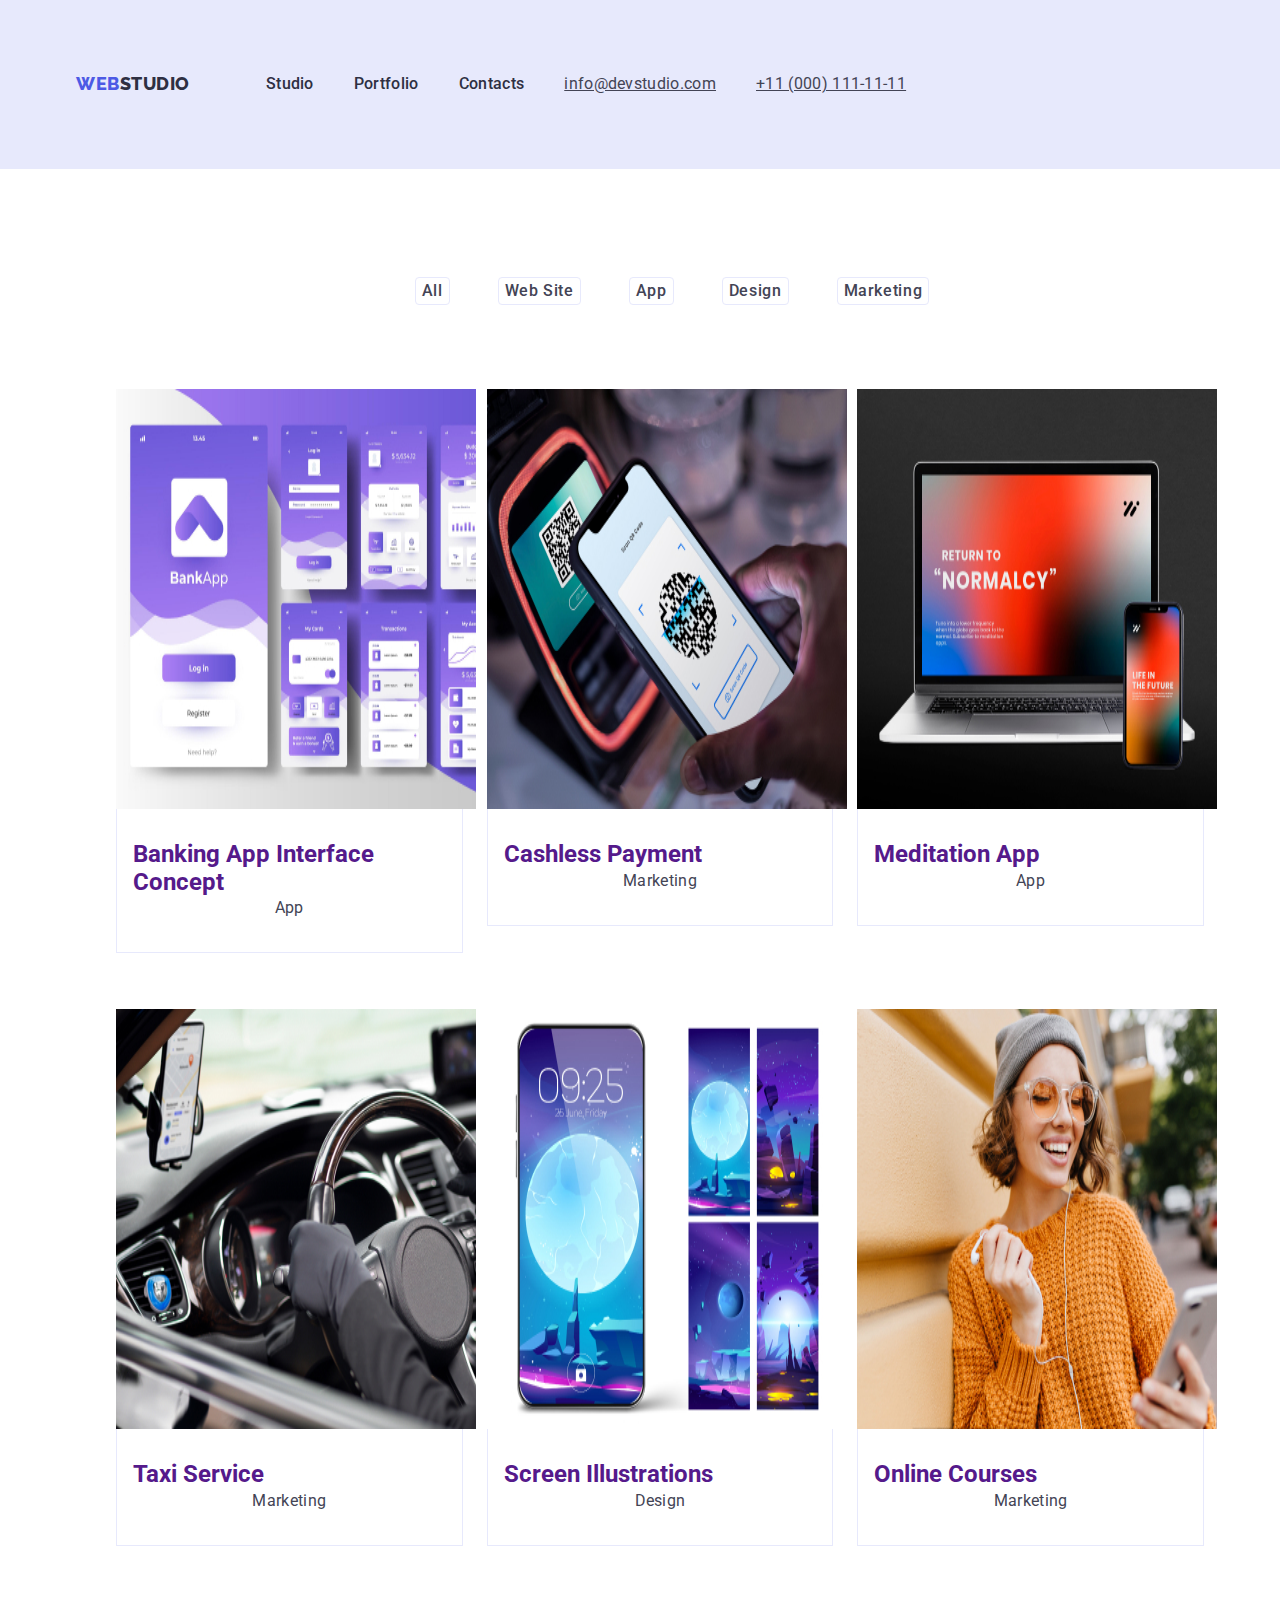
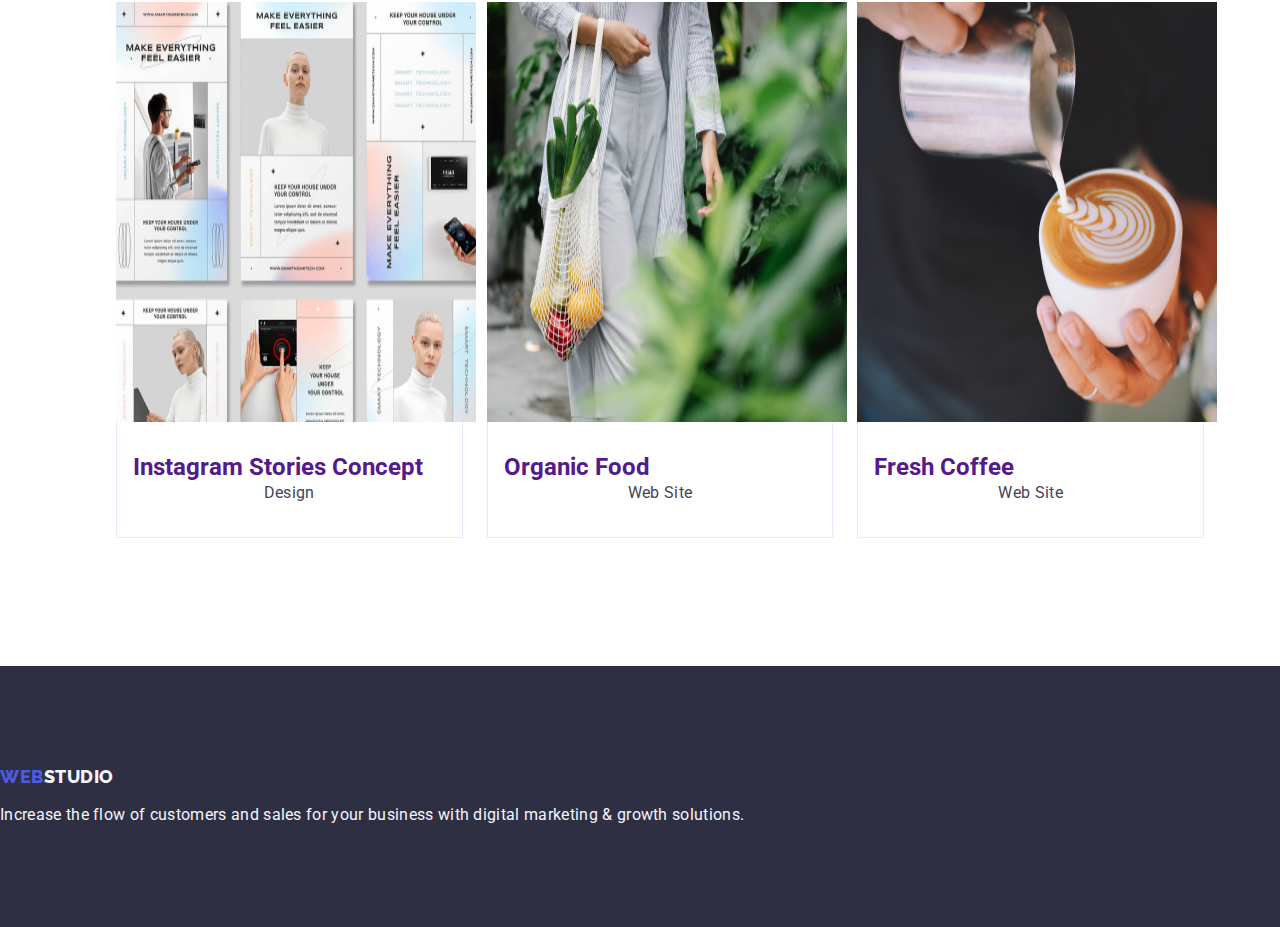
==== commit c6a66901: "g" ====
--- a/portfolio.html
+++ b/portfolio.html
@@ -49,39 +49,59 @@
     
     <ul class="main-portfolio list">
         <li class="item-portfolio"><a href="" class="link"><img src="./images/banking-app.jpg" alt="banking-app" width="360" height="420">
-            <h2 class="title">Banking App Interface Concept</h2>
-            <p class="text">App</p></a>
+            <div class="container-portfolio">
+                <h2 class="title">Banking App Interface Concept</h2>
+                <p class="text">App</p>
+            </div></a>
         </li>
         <li class="item-portfolio"> <a href="" class="link"><img src="./images/cashless-payment.jpg" alt="cashless-payment" width="360" height="420">
-            <h2 class="title">Cashless Payment</h2>
-            <p class="text">Marketing</p></a>
+            <div class="container-portfolio">
+                <h2 class="title">Cashless Payment</h2>
+            <p class="text">Marketing</p>
+            </div></a>
         </li>
         <li class="item-portfolio"><a href="" class="link"><img src="./images/meditation-app.jpg" alt="meditation-app" width="360" height="420">
+        <div class="container-portfolio">
             <h2 class="title">Meditation App</h2>
-            <p class="text">App</p></a>
+            <p class="text">App</p>
+        </div> </a>
         </li>
         <li class="item-portfolio"><a href="" class="link"><img src="./images/taxi-service.jpg" alt="taxi-service" width="360" height="420">
+        <div class="container-portfolio">
             <h2 class="title">Taxi Service</h2>
-            <p class="text">Marketing</p></a>
+            <p class="text">Marketing</p>
+        </div></a>
         </li>
         <li class="item-portfolio"><a href="" class="link"><img src="./images/screen.jpg" alt="screen" width="360" height="420">
+        <div class="container-portfolio">
             <h2 class="title">Screen Illustrations</h2>
-            <p class="text">Design</p></a>
+            <p class="text">Design</p>
+        </div>    </a>
         </li>
         <li class="item-portfolio"><a href="" class="link"><img src="./images/online-courses.jpg" alt="online-courses" width="360" height="420">
+        <div class="container-portfolio">
             <h2 class="title">Online Courses</h2>
-            <p class="text">Marketing</p></a>
+            <p class="text">Marketing</p>
+        </div>   </a>
         </li>
         <li class="item-portfolio"><a href="" class="link"><img src="./images/instagram-stories.jpg" alt="instagram-stories" width="360" height="420">
+        <div class="container-portfolio">
             <h2 class="title">Instagram Stories Concept</h2>
-            <p class="text">Design</p></a>
+            <p class="text">Design</p>
+        </div>   </a>
         </li>
         <li class="item-portfolio"><a href="" class="link"><img src="./images/organic-food.jpg" alt="organic-food" width="360" height="420">
+        <div class="container-portfolio">
             <h2 class="title">Organic Food</h2>
-            <p class="text">Web Site</p></a></li>
-        <li class="item-portfolio"><a href="" class="link"><img src="./images/fresh-caffee.jpg" alt="fresh-caffee">
+            <p class="text">Web Site</p>
+        </div>   </a>
+        </li>
+        <li class="item-portfolio"><a href="" class="link"><img src="./images/fresh-caffee.jpg" alt="fresh-caffee" width="360" height="420">
+        <div class="container-portfolio">
             <h2 class="title">Fresh Coffee</h2>
-            <p class="text">Web Site</p></a></li>
+            <p class="text">Web Site</p>
+        </div>  </a>
+        </li>
     </ul>
     </div>
     
--- a/css/style.css
+++ b/css/style.css
@@ -9,6 +9,7 @@
 --cloud-color:#F4F4FD;
 --white-color:#ffffff;
 --iris-color:#4D5AE5;
+--border-color:#e7e9fc;
 }
 
 .body{font-family: "Roboto", sans-serif;
@@ -64,8 +65,8 @@
 
 .logo{margin-right: 76px;
     
-    
     color:var(--iris-color);
+
     font-family: "Raleway", sans-serif;
     font-weight: 800;
     font-size: 18px;
@@ -100,23 +101,29 @@
     margin-right: 40px;
 }
 
-.address-list{display: flex;
-align-items: center;
-margin-left: auto;
-padding: left 0;
-
-}
+
+
+.address-list{
+    gap: 40px;
+    display: flex;
+    align-items: center;
+    margin-left: auto;
+    padding: left 0;
+}
+
+
+/* .address:not(:first-child){
+    margin-right: 40px;} */
 
 .address-link{
-    gap: 40px;
-    margin-left: 40px;
     color: var(--slate-color);
     font-style: normal;
     font-family: 'Roboto';
     font-weight: 400;
     font-size: 16px;
     line-height: 1.5;
-    letter-spacing: 0.02em;}
+    letter-spacing: 0.02em;
+}
 .address-link:hover{color: var(--iris-color);}
 .address-link:focus{color: var(--iris-color);}
 
@@ -156,6 +163,8 @@
 .btn:focus{background-color: #404BBF ;}
 
 .hero-btn{
+    margin-top: 48px;
+    display: block;
     min-width: 169px;
     height: 56px;
     padding: 16px 32px;
@@ -166,8 +175,6 @@
     
 
     box-shadow: 0px 4px 4px rgba(0, 0, 0, 0.15);
-
-    display: flex;
     flex-direction: row;
     align-items: flex-start;
 
@@ -179,9 +186,10 @@
 padding-top: 120px;
 padding-bottom: 120px;}
 
-.item{width calc((100% - 3 * 24px) / 4)}
-
-.title{margin-bottom: 8px;
+.item-width: calc((1158 - 72px) / 4);}
+
+.title{
+    margin-bottom: 8px;
     color:var(--navy-blue-color);
     font-style: normal;
     font-weight: 500;
@@ -194,12 +202,11 @@
 .text {color:var(--slate-color);
     line-height: 1.5;
     letter-spacing: 0.02em;
-    font-size: 16px;}
+    font-size: 16px;
     text-align: center;
-
-.section-three{background: #E5E5E5;
-padding-top: 120px;
-padding-bottom: 120px;}
+}
+
+.section-padding {padding-bottom: 120px;}
 
 .basic{margin-bottom: 72px;
     color: var(--navy-blue-color);
@@ -218,11 +225,9 @@
 
 .container-team{padding: 32px 16px;}
 
-.team-title{text-align: center;
-margin-bottom: 8px;}
-
 .footer{background-color: var(--navy-blue-color);
 padding: 100px 0;}
+
 .link.logo-footer{
     display: inline-block;
     margin-bottom: 16px;
@@ -245,6 +250,9 @@
     color:var(--cloud-color)}
 
     .btn-portfolio {
+        border-radius: 4px;
+        border: 1px solid var(--border-color);
+        padding: 12px 24 px 12px;
         align-self: center;
         margin-left: 24px;
         color:var(--accent-color);
@@ -268,15 +276,15 @@
     padding-top: 96px;
     padding-bottom: 120px;}
 
-.filter{padding-top: 12px;
-padding-bottom: 12px;
-padding-left: 24px;
-padding-right: 24px;
-border-radius: 4px;
-border: 1px solid #e7e9fc;
-}
-
-.main-pirtfolio{
+.filter{
+    margin-bottom: 72px;
+    gap: 24px;
+    justify-content: center;
+    padding-top: 12px;
+    padding-bottom: 12px;
+}
+
+.main-portfolio{
     display: flex;
     flex-wrap: wrap;
     column-gap: 24px;
@@ -285,5 +293,13 @@
 
 .item-portfolio{
     width: calc((100% - 48px) / 3);
+
+}
+
+.container-portfolio{
+    padding: 32px 16px;
+    border: 1px solid #e7e9fc;
+    border-top: none;
+    margin-bottom: 8px;
     
 }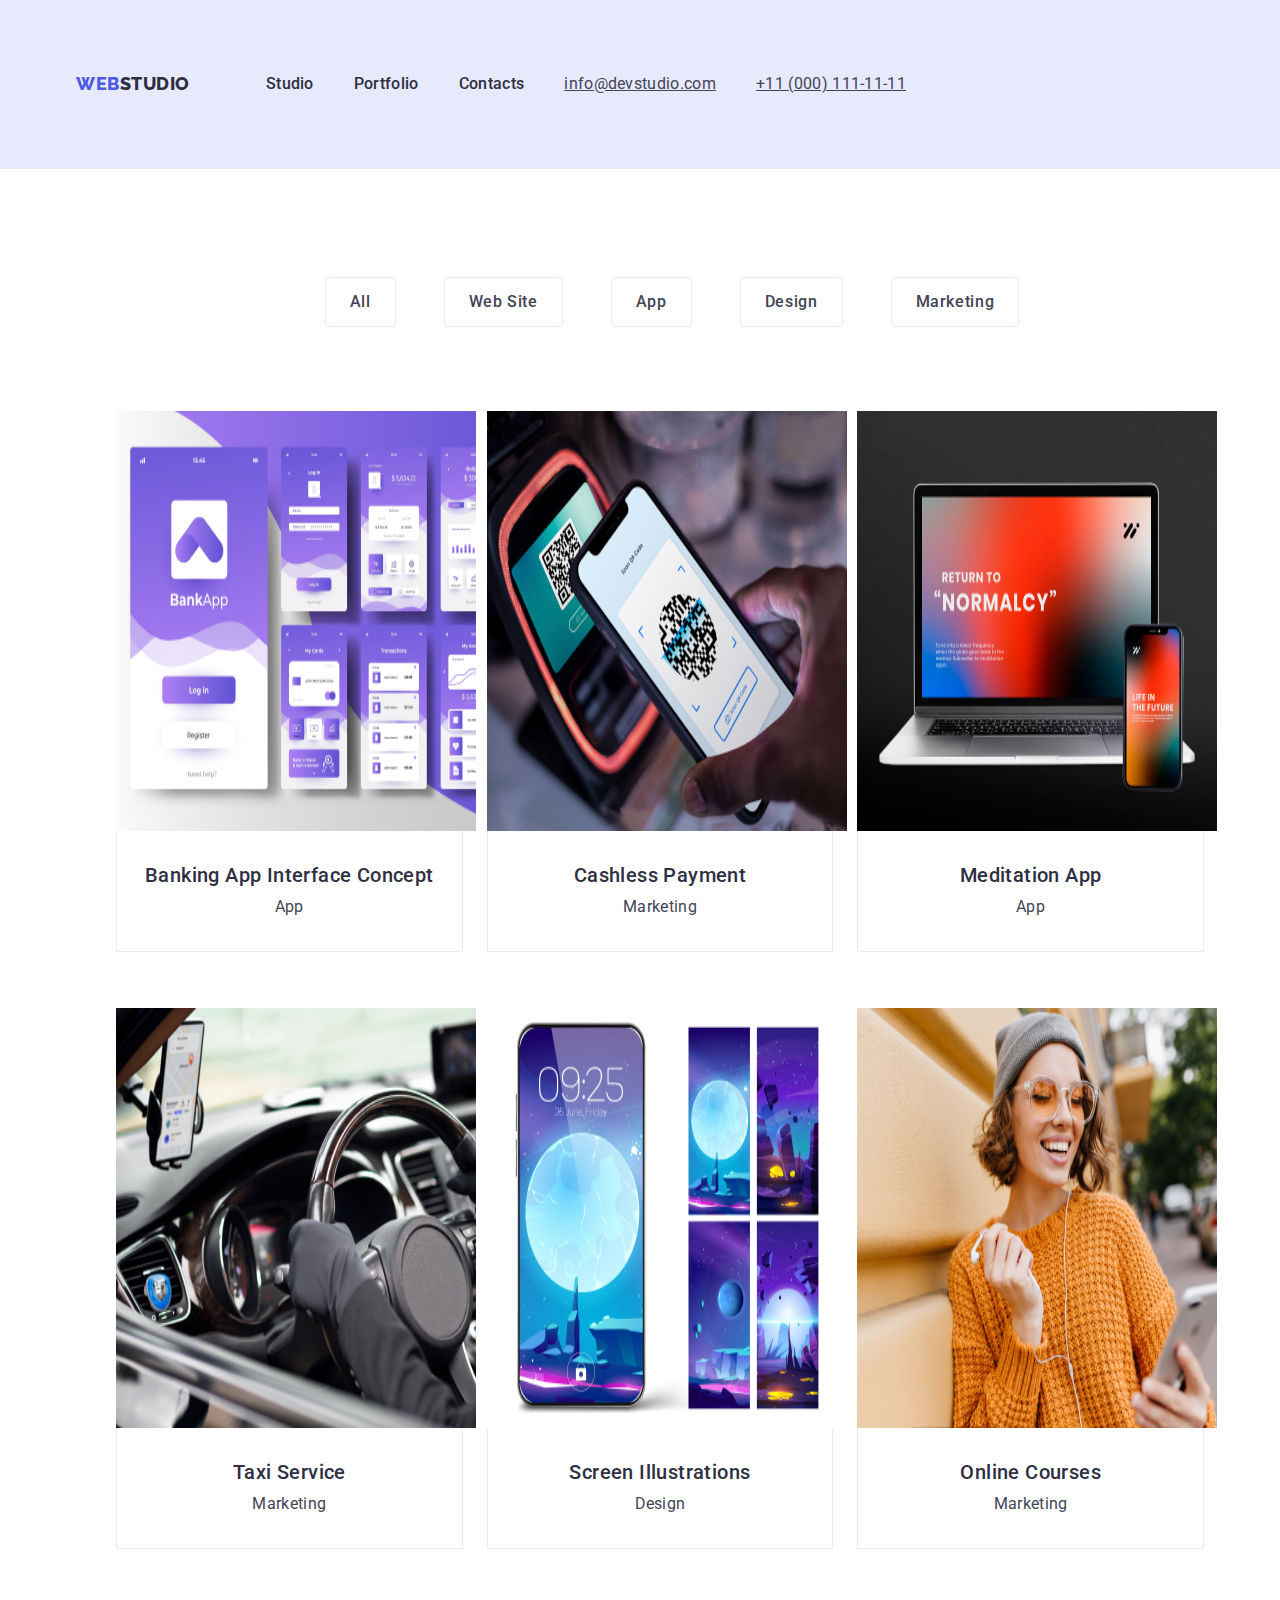
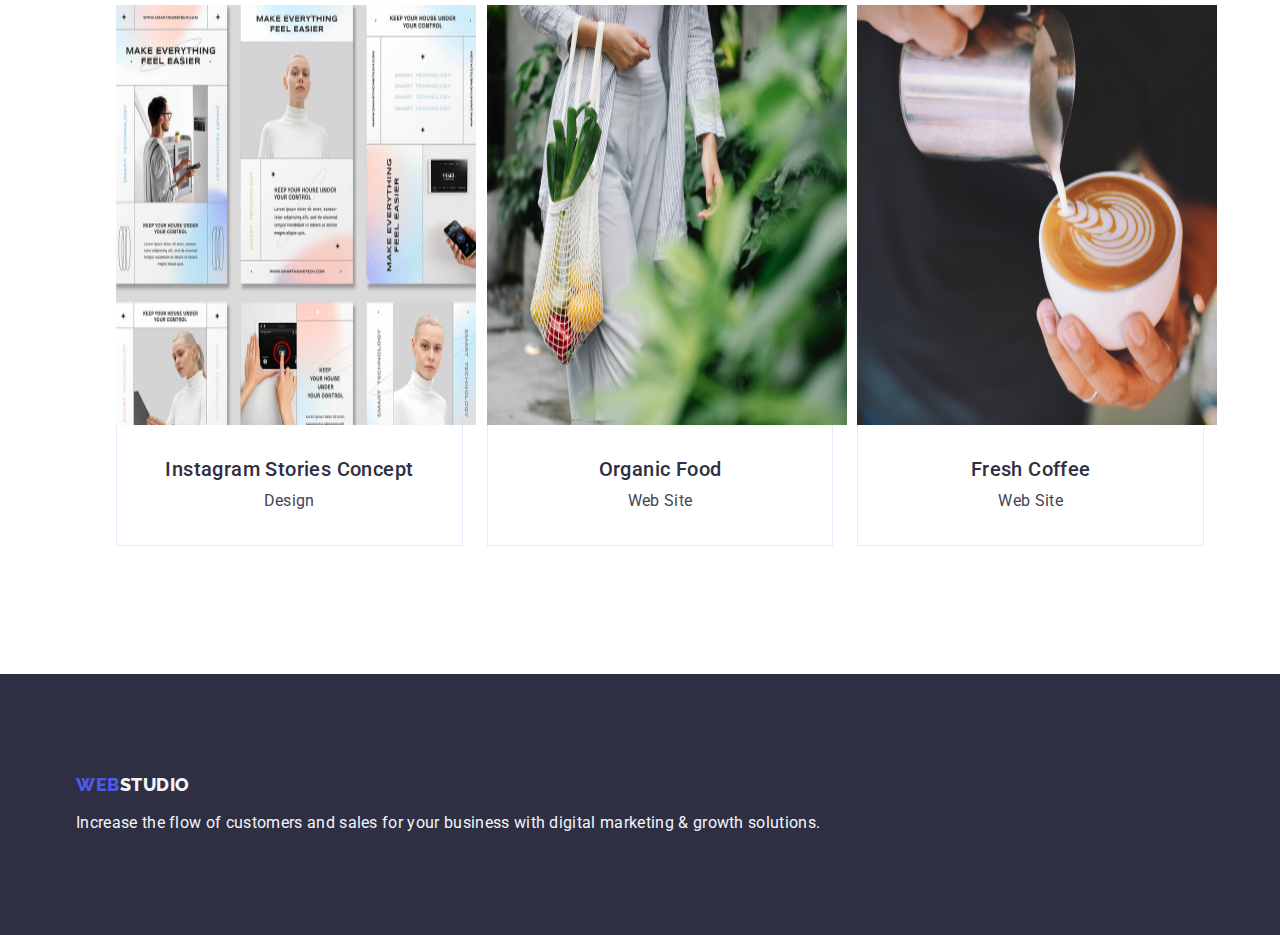
==== commit db9edad7: "finish" ====
--- a/portfolio.html
+++ b/portfolio.html
@@ -109,8 +109,10 @@
     </main>
 
     <footer class="footer">
-        <a href="./index.html" class="link logo-footer" >Web<span class="span-footer">Studio</span></a>
-        <p class="text-footer">Increase the flow of customers and sales for your business with digital marketing & growth solutions.</p>
-    </footer>
+        <div class="container">
+            <a href="./index.html" class="link logo-footer" >Web<span class="span-footer">Studio</span></a>
+            <p class="text-footer">Increase the flow of customers and sales for your business with digital marketing & growth solutions.</p>
+        </div>
+        </footer>
 </body>
 </html>--- a/css/style.css
+++ b/css/style.css
@@ -182,11 +182,20 @@
     position: absolute;
     background: #4D5AE5;}
 
-.section-two{background: #E5E5E5;
+.section-text{background: #E5E5E5;
 padding-top: 120px;
 padding-bottom: 120px;}
 
-.item-width: calc((1158 - 72px) / 4);}
+.section-flex{display: flex;
+
+}
+
+.page-nav-item{display: flex;
+    align-items: center;
+    justify-content: space-between;
+}
+.item{flex-basis: calc((100% - 72px) / 4)}
+
 
 .title{
     margin-bottom: 8px;
@@ -206,7 +215,7 @@
     text-align: center;
 }
 
-.section-padding {padding-bottom: 120px;}
+.section-foto {padding-bottom: 120px;}
 
 .basic{margin-bottom: 72px;
     color: var(--navy-blue-color);
@@ -252,7 +261,7 @@
     .btn-portfolio {
         border-radius: 4px;
         border: 1px solid var(--border-color);
-        padding: 12px 24 px 12px;
+        padding: 12px 24px 12px;
         align-self: center;
         margin-left: 24px;
         color:var(--accent-color);
@@ -284,16 +293,18 @@
     padding-bottom: 12px;
 }
 
+.hidden{margin-bottom: 8px;}
+
 .main-portfolio{
     display: flex;
-    flex-wrap: wrap;
+    flex-wrap:wrap;
     column-gap: 24px;
     row-gap: 48px;
+    
 }
 
 .item-portfolio{
     width: calc((100% - 48px) / 3);
-
 }
 
 .container-portfolio{
@@ -301,5 +312,5 @@
     border: 1px solid #e7e9fc;
     border-top: none;
     margin-bottom: 8px;
-    
+
 }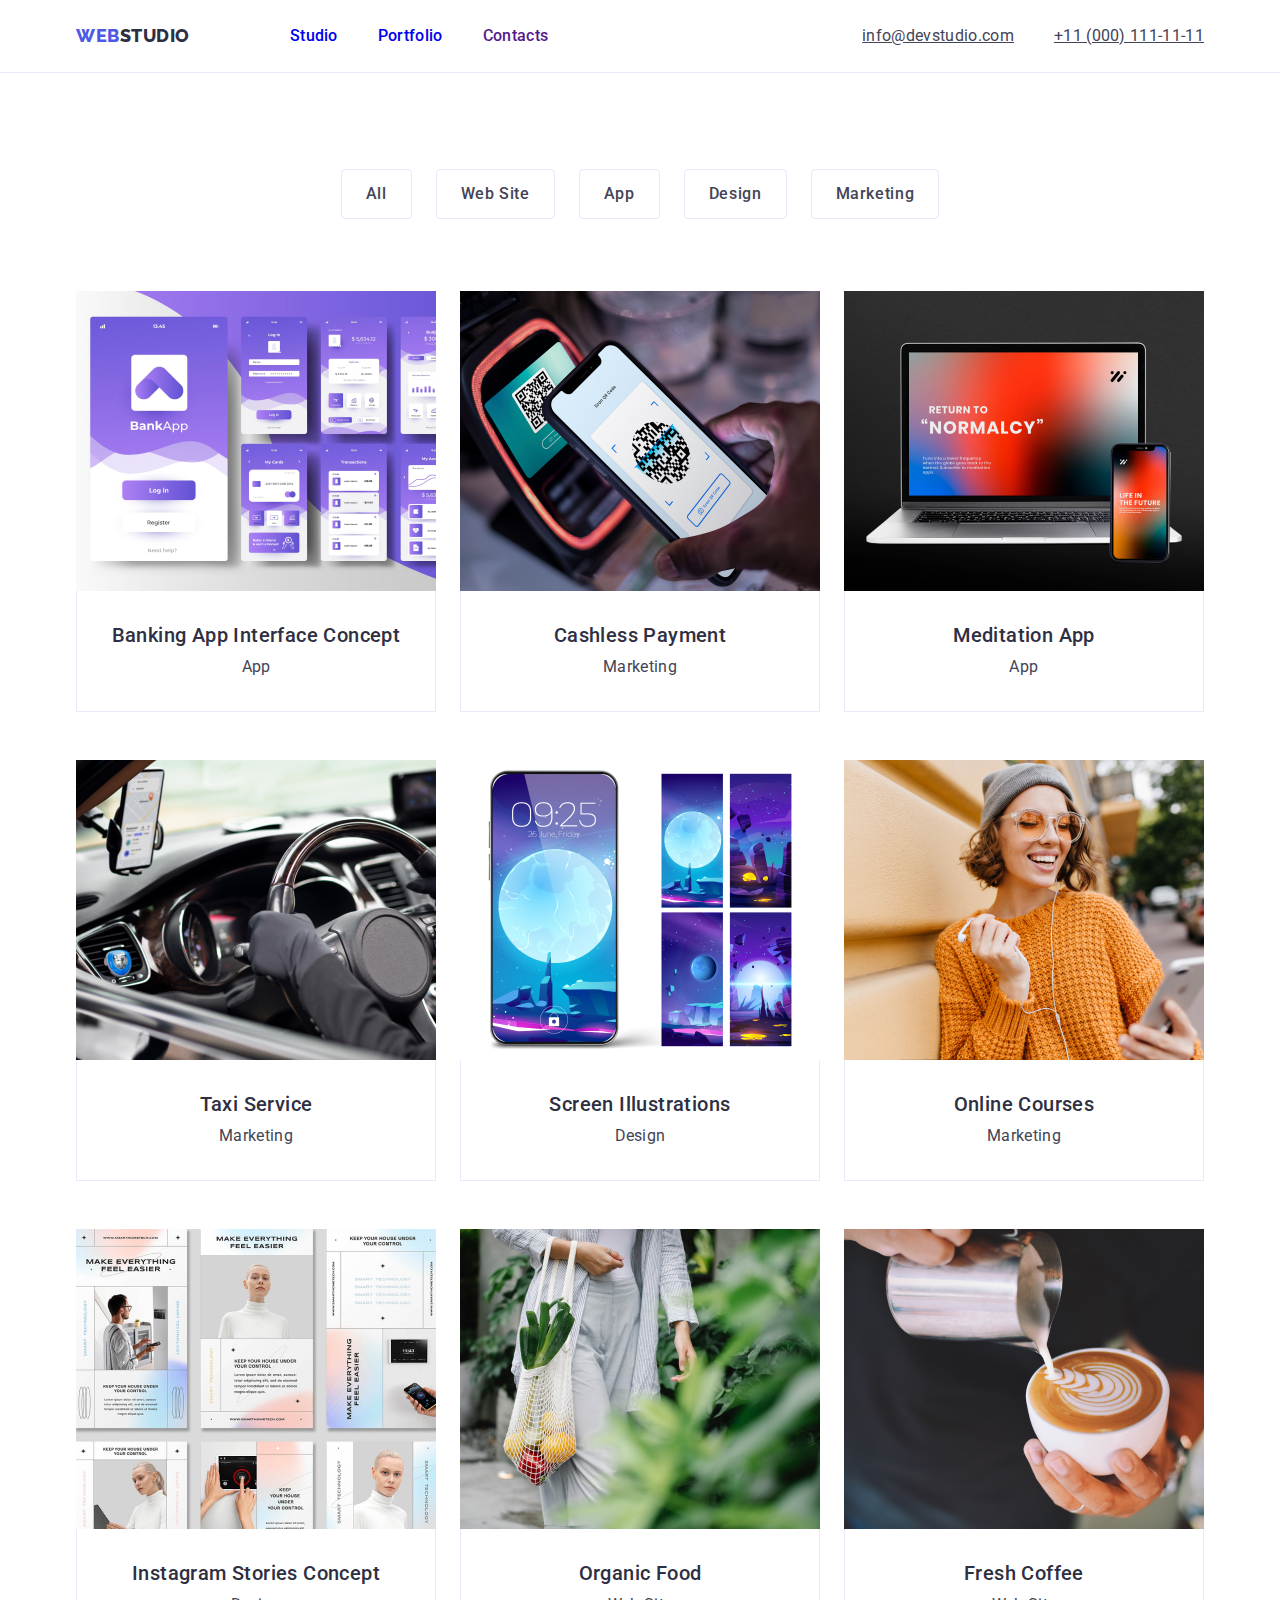
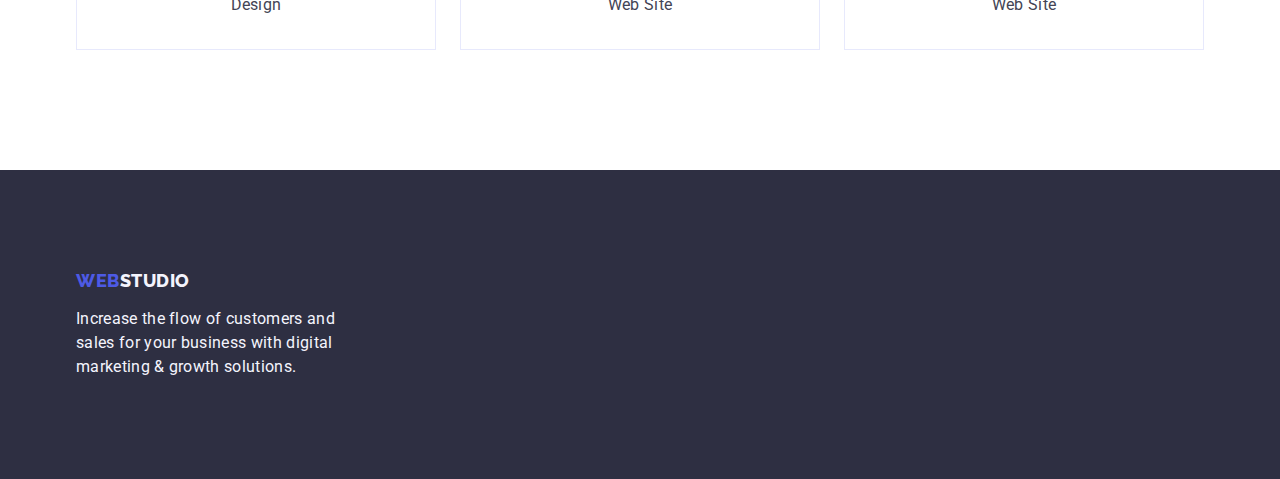
==== commit 366acc75: "." ====
--- a/portfolio.html
+++ b/portfolio.html
@@ -16,22 +16,25 @@
     <!-- хедер -->
     <header class="page-header">
         <div class="container page-header-container">
-            <nav class="page-header-container">
-                <a href="./index.html" class="link logo " >Web<span class="span">Studio</span></a>
-        <ul class="menu list">
-            <li class="menu-item"><a href="./index.html" class="link menu">Studio</a></li>
-            <li class="menu-item"><a href="./portfolio.html" class="link menu">Portfolio</a></li>
-            <li class="menu-item"><a href="" class="link menu">Contacts</a></li>
-        </ul>  
+            <nav class="page-nav link">
+                <a href="./index.html" class="link logo" >Web<span class="span">Studio</span></a>
+        <ul class="menu-list list">
+                <li class="menu-item"><a  href="./index.html" class="menu-link link" >Studio</a></li>
+                <li class="menu-item"><a href="./portfolio.html" class="menu-link link">Portfolio</a></li>
+                <li class="menu-item"><a href="" class="menu-link link">Contacts</a></li>
+        </ul>
+            
             </nav>
-            <address class="address">
-                <ul class="address-list list">
-                    <li><a href="mailto:info@devstudio.com" class="address-link">info@devstudio.com</a></li>
-                    <li><a href="tel:+110001111111" class="address-link">+11 (000) 111-11-11</a></li>
-                    
-                </ul>
-            </address>
-        </div>
+            
+            
+                <address class="address">
+                    <ul class="address-list list">
+                        <li><a href="mailto:info@devstudio.com" class="address-link">info@devstudio.com</a></li>
+                        <li><a href="tel:+110001111111" class="address-link">+11 (000) 111-11-11</a></li>
+                    </ul>
+                </address>
+            </div>
+    
     </header>
     
     <main>
@@ -48,58 +51,58 @@
         </ul>
     
     <ul class="main-portfolio list">
-        <li class="item-portfolio"><a href="" class="link"><img src="./images/banking-app.jpg" alt="banking-app" width="360" height="420">
+        <li class="item-portfolio"><a href="" class="link"><img src="./images/banking-app.jpg" alt="banking-app" width="360" height="300">
             <div class="container-portfolio">
-                <h2 class="title">Banking App Interface Concept</h2>
-                <p class="text">App</p>
+                <h2 class="title title-portfolio">Banking App Interface Concept</h2>
+                <p class="text text-portfolio">App</p>
             </div></a>
         </li>
-        <li class="item-portfolio"> <a href="" class="link"><img src="./images/cashless-payment.jpg" alt="cashless-payment" width="360" height="420">
+        <li class="item-portfolio"> <a href="" class="link"><img src="./images/cashless-payment.jpg" alt="cashless-payment" width="360" height="300">
             <div class="container-portfolio">
-                <h2 class="title">Cashless Payment</h2>
-            <p class="text">Marketing</p>
+                <h2 class="title title-portfolio">Cashless Payment</h2>
+            <p class="text text-portfolio">Marketing</p>
             </div></a>
         </li>
-        <li class="item-portfolio"><a href="" class="link"><img src="./images/meditation-app.jpg" alt="meditation-app" width="360" height="420">
+        <li class="item-portfolio"><a href="" class="link"><img src="./images/meditation-app.jpg" alt="meditation-app" width="360" height="300">
         <div class="container-portfolio">
-            <h2 class="title">Meditation App</h2>
-            <p class="text">App</p>
+            <h2 class="title title-portfolio">Meditation App</h2>
+            <p class="text text-portfolio ">App</p>
         </div> </a>
         </li>
-        <li class="item-portfolio"><a href="" class="link"><img src="./images/taxi-service.jpg" alt="taxi-service" width="360" height="420">
+        <li class="item-portfolio"><a href="" class="link"><img src="./images/taxi-service.jpg" alt="taxi-service" width="360" height="300">
         <div class="container-portfolio">
-            <h2 class="title">Taxi Service</h2>
-            <p class="text">Marketing</p>
+            <h2 class="title title-portfolio">Taxi Service</h2>
+            <p class="text text-portfolio">Marketing</p>
         </div></a>
         </li>
-        <li class="item-portfolio"><a href="" class="link"><img src="./images/screen.jpg" alt="screen" width="360" height="420">
+        <li class="item-portfolio"><a href="" class="link"><img src="./images/screen.jpg" alt="screen" width="360" height="300">
         <div class="container-portfolio">
-            <h2 class="title">Screen Illustrations</h2>
-            <p class="text">Design</p>
+            <h2 class="title title-portfolio">Screen Illustrations</h2>
+            <p class="text text-portfolio">Design</p>
         </div>    </a>
         </li>
-        <li class="item-portfolio"><a href="" class="link"><img src="./images/online-courses.jpg" alt="online-courses" width="360" height="420">
+        <li class="item-portfolio"><a href="" class="link"><img src="./images/online-courses.jpg" alt="online-courses" width="360" height="300">
         <div class="container-portfolio">
-            <h2 class="title">Online Courses</h2>
-            <p class="text">Marketing</p>
+            <h2 class="title title-portfolio">Online Courses</h2>
+            <p class="text text-portfolio">Marketing</p>
         </div>   </a>
         </li>
-        <li class="item-portfolio"><a href="" class="link"><img src="./images/instagram-stories.jpg" alt="instagram-stories" width="360" height="420">
+        <li class="item-portfolio"><a href="" class="link"><img src="./images/instagram-stories.jpg" alt="instagram-stories" width="360" height="300">
         <div class="container-portfolio">
-            <h2 class="title">Instagram Stories Concept</h2>
-            <p class="text">Design</p>
+            <h2 class="title title-portfolio">Instagram Stories Concept</h2>
+            <p class="text text-portfolio">Design</p>
         </div>   </a>
         </li>
-        <li class="item-portfolio"><a href="" class="link"><img src="./images/organic-food.jpg" alt="organic-food" width="360" height="420">
+        <li class="item-portfolio"><a href="" class="link"><img src="./images/organic-food.jpg" alt="organic-food" width="360" height="300">
         <div class="container-portfolio">
-            <h2 class="title">Organic Food</h2>
-            <p class="text">Web Site</p>
+            <h2 class="title title-portfolio">Organic Food</h2>
+            <p class="text text-portfolio">Web Site</p>
         </div>   </a>
         </li>
-        <li class="item-portfolio"><a href="" class="link"><img src="./images/fresh-caffee.jpg" alt="fresh-caffee" width="360" height="420">
+        <li class="item-portfolio"><a href="" class="link"><img src="./images/fresh-caffee.jpg" alt="fresh-caffee" width="360" height="300">
         <div class="container-portfolio">
-            <h2 class="title">Fresh Coffee</h2>
-            <p class="text">Web Site</p>
+            <h2 class="title title-portfolio">Fresh Coffee</h2>
+            <p class="text text-portfolio">Web Site</p>
         </div>  </a>
         </li>
     </ul>
--- a/css/style.css
+++ b/css/style.css
@@ -33,7 +33,9 @@
 
 button{cursor: pointer;}
 
-.list{list-style: none;}
+.list{list-style: none;
+margin: 0;
+padding: 0;}
 
 .link{text-decoration: none;}
 
@@ -44,112 +46,23 @@
     padding-left: 15px;
     padding-right: 15px;}
 
-.page-header-container{
-    display: flex;
-    align-items: center;
-    /* justify-content: space-between; */ }
-
-.page-nav{display: flex;
-    align-items: center;
-    justify-content: space-between;
-    gap: 24px;
-}
-
-.page-header{
-    border-bottom: 1px solid #e7e9fc;
-    padding-top: 24px;
-    padding-bottom: 24px;
-    background-color: #E7E9FC;
-    border-bottom: 1px solid #e7e9fc ;
-}
-
-.logo{margin-right: 76px;
-    
-    color:var(--iris-color);
-
-    font-family: "Raleway", sans-serif;
-    font-weight: 800;
-    font-size: 18px;
-    line-height: 1.17;
-    letter-spacing: 0.03em;
-    text-transform: uppercase;}
-.span {color:var(--navy-blue-color);}
-.span:hover{color: #404bbf;}
-.span:focus{color: #404bbf;}
-
-
-
-.menu{display: flex;
-    align-items: center;
-    padding-left: 0;
-    padding-top: 24px;
-    padding-bottom: 24px;
-    
-    
+.title{
+    margin-bottom: 8px;
     color:var(--navy-blue-color);
-    text-decoration: none;
+    font-style: normal;
     font-weight: 500;
+    font-size: 20px;
+    line-height: 1.2;
+    letter-spacing: 0.02em;
+
+    text-transform: capitalize;}
+
+.text {color:var(--slate-color);
+    line-height: 1.5;
+    letter-spacing: 0.02em;
     font-size: 16px;
-    line-height: 1.5;
-    letter-spacing: 0.02em;
-    text-decoration:none;
-    font-style: normal;}
-.menu:hover{color: var(--iris-color);}
-.menu:focus{color: var(--iris-color);}
-
-.menu-item:not(:last-child){
-    margin-right: 40px;
-}
-
-
-
-.address-list{
-    gap: 40px;
-    display: flex;
-    align-items: center;
-    margin-left: auto;
-    padding: left 0;
-}
-
-
-/* .address:not(:first-child){
-    margin-right: 40px;} */
-
-.address-link{
-    color: var(--slate-color);
-    font-style: normal;
-    font-family: 'Roboto';
-    font-weight: 400;
-    font-size: 16px;
-    line-height: 1.5;
-    letter-spacing: 0.02em;
-}
-.address-link:hover{color: var(--iris-color);}
-.address-link:focus{color: var(--iris-color);}
-
-/* HERO */
-.container-hero{width: 1158px;
-    height: 600px;
-    margin-left: auto;
-    margin-right: auto;
-    padding-left: 15px;
-    padding-right: 15px;
-    display: flex;
-    align-items: center;
-}
-.hero{background-color: var(--navy-blue-color);
-padding-top: 188px;
-padding-bottom: 188px;}
-
-
-.hero-title {max-width: 496px;
-
-    
-    color:var(--white-color);
-    font-size: 56px;
-    line-height: 1.07;
-    text-align: center;
-    letter-spacing: 0.02em;}
+
+}
 
 .btn {color:var(--white-color);
         background-color: var(--iris-color);
@@ -162,9 +75,121 @@
 .btn:hover{background-color: #404BBF ;}
 .btn:focus{background-color: #404BBF ;}
 
+
+.page-header-container{
+    display: flex;
+    align-items: center;
+    /* justify-content: space-between; */ }
+
+.page-nav{display: flex;
+    align-items: center;
+    justify-content: space-between;
+    gap: 24px;
+}
+
+.page-header{
+    border-bottom: 1px solid #e7e9fc;
+    border-bottom: 1px solid #e7e9fc ;
+}
+
+.logo{margin-right: 76px;
+    
+    color:var(--iris-color);
+
+    font-family: "Raleway", sans-serif;
+    font-weight: 800;
+    font-size: 18px;
+    line-height: 1.17;
+    letter-spacing: 0.03em;
+    text-transform: uppercase;}
+.span {color:var(--navy-blue-color);}
+.span:hover{color: #404bbf;}
+.span:focus{color: #404bbf;}
+
+
+
+.menu-list{display: flex;
+    align-items: center;
+    padding-left: 0;
+    
+    
+    color:var(--navy-blue-color);
+    text-decoration: none;
+    font-weight: 500;
+    font-size: 16px;
+    line-height: 1.5;
+    letter-spacing: 0.02em;
+    text-decoration:none;
+    font-style: normal;}
+.menu:hover{color: var(--iris-color);}
+.menu:focus{color: var(--iris-color);}
+
+.menu-item:not(:last-child){
+    margin-right: 40px;
+}
+
+.menu-link{padding-top: 24px;
+padding-bottom: 24px;
+display: block;}
+
+.address{margin-left: auto;}
+
+.address-list{
+    gap: 40px;
+    display: flex;
+
+
+}
+
+
+/* .address:not(:first-child){
+    margin-right: 40px;} */
+
+.address-link{padding-top: 24px;
+    padding-bottom: 24px;
+    color: var(--slate-color);
+    font-style: normal;
+    font-family: 'Roboto';
+    font-weight: 400;
+    font-size: 16px;
+    line-height: 1.5;
+    letter-spacing: 0.02em;
+}
+.address-link:hover{color: var(--iris-color);}
+.address-link:focus{color: var(--iris-color);}
+
+/* HERO */
+.container-hero{width: 1158px;
+    height: 600px;
+    margin-left: auto;
+    margin-right: auto;
+    padding-left: 15px;
+    padding-right: 15px;
+    display: flex;
+    align-items: center;
+}
+.hero{background-color: var(--navy-blue-color);
+padding-top: 188px;
+padding-bottom: 188px;}
+
+
+.hero-title {max-width: 496px;
+margin-left: auto;
+margin-right: auto;
+    
+    color:var(--white-color);
+    font-size: 56px;
+    line-height: 1.07;
+    text-align: center;
+    letter-spacing: 0.02em;}
+
+
+
 .hero-btn{
     margin-top: 48px;
     display: block;
+    margin-left: auto;
+    margin-right: auto;
     min-width: 169px;
     height: 56px;
     padding: 16px 32px;
@@ -179,10 +204,9 @@
     align-items: flex-start;
 
     gap: 10px;
-    position: absolute;
     background: #4D5AE5;}
 
-.section-text{background: #E5E5E5;
+.section-text{
 padding-top: 120px;
 padding-bottom: 120px;}
 
@@ -191,31 +215,15 @@
 }
 
 .page-nav-item{display: flex;
-    align-items: center;
-    justify-content: space-between;
-}
-.item{flex-basis: calc((100% - 72px) / 4)}
-
-
-.title{
-    margin-bottom: 8px;
-    color:var(--navy-blue-color);
-    font-style: normal;
-    font-weight: 500;
-    font-size: 20px;
-    line-height: 1.2;
-    letter-spacing: 0.02em;
-    text-align: center;
-    text-transform: capitalize;}
-
-.text {color:var(--slate-color);
-    line-height: 1.5;
-    letter-spacing: 0.02em;
-    font-size: 16px;
-    text-align: center;
-}
-
-.section-foto {padding-bottom: 120px;}
+    gap: 24px;
+}
+.item{flex-basis: calc((100% - 72px) / 4);}
+
+
+
+
+.section-foto {padding-bottom: 120px;
+    background: #E5E5E5;}
 
 .basic{margin-bottom: 72px;
     color: var(--navy-blue-color);
@@ -230,12 +238,16 @@
 padding-bottom: 120px;}
 
 .team-card{background-color: var(--white-color);
-border-radius: 0px 0px 4px 4px;}
+border-radius: 0px 0px 4px 4px;
+text-align: center;}
+
+.team-text{text-align: center;}
 
 .container-team{padding: 32px 16px;}
 
 .footer{background-color: var(--navy-blue-color);
 padding: 100px 0;}
+
 
 .link.logo-footer{
     display: inline-block;
@@ -251,7 +263,7 @@
 
 .span-footer{color:var(--cloud-color);}
 .text-footer{
-    min-width: 264px;
+    max-width: 264px;
     font-weight: 400;
     font-size: 16px;
     line-height: 1.5;
@@ -263,7 +275,6 @@
         border: 1px solid var(--border-color);
         padding: 12px 24px 12px;
         align-self: center;
-        margin-left: 24px;
         color:var(--accent-color);
         background-color: var(--footer-color);
         font-family: "Roboto", sans-serif;
@@ -289,8 +300,6 @@
     margin-bottom: 72px;
     gap: 24px;
     justify-content: center;
-    padding-top: 12px;
-    padding-bottom: 12px;
 }
 
 .hidden{margin-bottom: 8px;}
@@ -307,10 +316,12 @@
     width: calc((100% - 48px) / 3);
 }
 
+.text-portfolio{text-align: center;}
+.title-portfolio{text-align: center;}
 .container-portfolio{
     padding: 32px 16px;
     border: 1px solid #e7e9fc;
     border-top: none;
-    margin-bottom: 8px;
+
 
 }